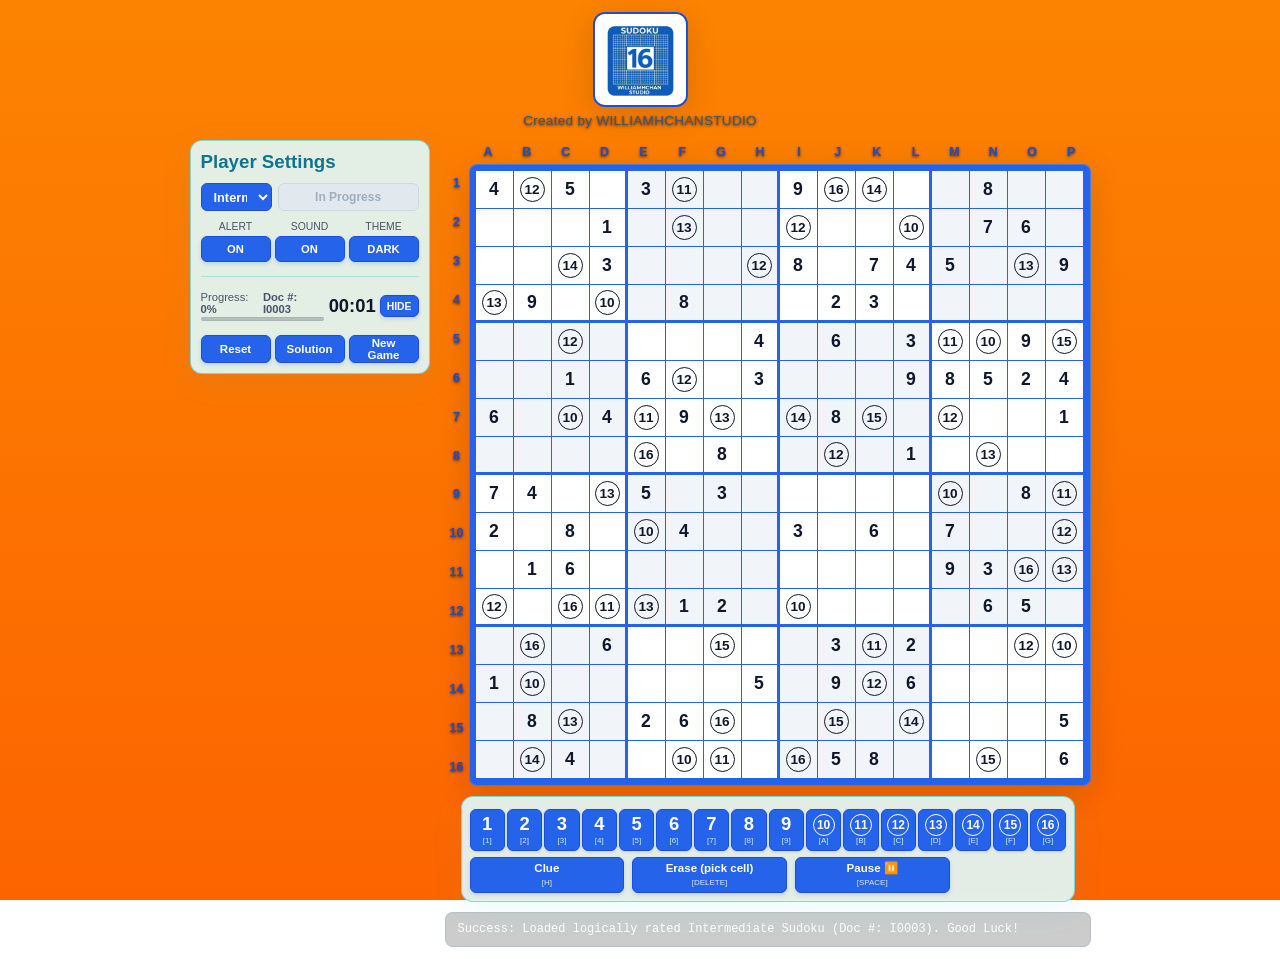
==== index.html @ 0c9d2451 "Add files via upload" ====
<!DOCTYPE html>
<html lang="en">
<head>
  <meta charset="UTF-8">
  <meta name="viewport" content="width=device-width, initial-scale=1.0">
  <title>Super-Sudoku-16 - Advanced Sudoku Engine</title>
  
  <!-- Open Graph / Meta Debugger Metadata -->
  <meta property="og:title" content="Super-Sudoku-16 - Advanced Sudoku Engine">
  <meta property="og:description" content="Play the ultimate 16x16 Sudoku game with progress-based dynamic themes.">
  <meta property="og:image" content="assets/icon.png">
  <meta property="og:type" content="website">

  <link rel="stylesheet" href="css/styles.css">
</head>
<body class="light-mode">

  <!-- Confetti Canvas for Victory Animation -->
  <canvas id="confetti-canvas"></canvas>

  <header>
    <!-- Header with custom logo icon -->
    <img src="assets/icon.png" id="appIcon" alt="Super-Sudoku-16 Logo">
    <p>Created by WILLIAMHCHANSTUDIO</p>
  </header>

  <div class="app-layout">
    
    <!-- LEFT PANEL: Game Controls & Settings (Consolidated) -->
    <div class="control-panel">
      <div class="glass-panel card-aqua-blue" style="display: flex; flex-direction: column; gap: 10px;">
        <h3>Player Settings</h3>
        
        <!-- Difficulty Select and Start next to each other -->
        <div class="control-row" style="gap: 6px;">
          <div class="form-group" style="flex: 0.75;">
            <select id="difficultySelect">
              <option value="easy">Easy</option>
              <option value="intermediate" selected>Intermediate</option>
              <option value="hard">Hard</option>
              <option value="master">Master</option>
            </select>
          </div>
          <button id="generateBtn" class="btn" style="flex: 1.25; height: 28px;" onclick="generateNewPuzzle()">
            Start 🏁
          </button>
        </div>

        <!-- Alert, Sound, Theme buttons in 1 row -->
        <div class="control-row" style="display: flex; gap: 4px; width: 100%;">
          <div class="form-group" style="flex: 1; align-items: center;">
            <label style="font-size: 0.65rem; color: var(--text-muted); margin-bottom: 2px; text-transform: uppercase;">Alert</label>
            <button id="alertToggleBtn" class="btn btn-secondary" style="width: 100%; height: 26px; padding: 2px; font-size: 0.7rem;" onclick="toggleAlert()">
              ON
            </button>
          </div>
          <div class="form-group" style="flex: 1; align-items: center;">
            <label style="font-size: 0.65rem; color: var(--text-muted); margin-bottom: 2px; text-transform: uppercase;">Sound</label>
            <button id="soundToggleBtn" class="btn btn-secondary" style="width: 100%; height: 26px; padding: 2px; font-size: 0.7rem;" onclick="toggleSound()">
              ON
            </button>
          </div>
          <div class="form-group" style="flex: 1; align-items: center;">
            <label style="font-size: 0.65rem; color: var(--text-muted); margin-bottom: 2px; text-transform: uppercase;">Theme</label>
            <button id="themeToggleBtn" class="btn btn-secondary" style="width: 100%; height: 26px; padding: 2px; font-size: 0.7rem;" onclick="toggleThemeMode()">
              DARK
            </button>
          </div>
        </div>

        <hr style="border: 0; border-top: 1px solid rgba(6, 182, 212, 0.25); margin: 4px 0;">

        <!-- Puzzle Progress and Timer in one row -->
        <div class="control-row" style="justify-content: space-between; align-items: center; width: 100%;">
          <!-- Progress (Left) -->
          <div style="flex: 1.2; display: flex; flex-direction: column; gap: 2px;">
            <span style="font-size: 0.7rem; color: var(--text-muted); font-weight: 500; display: flex; justify-content: space-between;">
              <span>Progress: <strong id="progressText">0%</strong></span>
              <span id="docNumDisplay" style="color: var(--color-aqua-blue); font-weight: 700;">Doc #: -</span>
            </span>
            <div class="progress-bar-outer" style="height: 4px;">
              <div id="progressBar" class="progress-bar-inner"></div>
            </div>
          </div>
          <!-- Timer (Right) -->
          <div style="flex: 0.8; display: flex; align-items: center; justify-content: flex-end; gap: 4px;">
            <div id="statTimer" class="stat-value" style="font-size: 1.15rem; line-height: 1; font-weight: 700;">00:00</div>
            <button id="timerToggleBtn" class="btn btn-secondary btn-small" style="height: 22px; padding: 2px 6px; font-size: 0.65rem; min-width: auto;" onclick="toggleTimerVisibility()">
              HIDE
            </button>
          </div>
        </div>

        <!-- Row of Actions: Reset, Solution, New Game -->
        <div class="bottom-actions-row">
          <button id="resetBtn" class="btn btn-secondary" onclick="resetBoard()" title="Reset (Clear all)">
            Reset
          </button>
          <button id="solveBtn" class="btn btn-secondary" onclick="confirmShowSolution()" title="Solution">
            Solution
          </button>
          <button id="newGameBtn" class="btn btn-secondary" onclick="generateNewPuzzle()" title="New Game">
            New Game
          </button>
        </div>
      </div>
    </div>

    <!-- RIGHT PANEL: Interactive Grid and Keypad -->
    <div class="grid-panel">
      
      <!-- Coordinate Headers Wrapper -->
      <div class="grid-wrapper-with-headers">
        <!-- Top Left spacer -->
        <div></div>
        
        <!-- Top headers mapped A to P (1 alphabet per column) -->
        <div class="grid-top-headers">
          <div>A</div><div>B</div><div>C</div><div>D</div><div>E</div><div>F</div><div>G</div><div>H</div>
          <div>I</div><div>J</div><div>K</div><div>L</div><div>M</div><div>N</div><div>O</div><div>P</div>
        </div>
        
        <!-- Left headers mapped 1 to 16 (1 number per row) -->
        <div class="grid-left-headers">
          <div>1</div><div>2</div><div>3</div><div>4</div><div>5</div><div>6</div><div>7</div><div>8</div>
          <div>9</div><div>10</div><div>11</div><div>12</div><div>13</div><div>14</div><div>15</div><div>16</div>
        </div>

        <!-- The Grid Area with Loading Screen Overlay -->
        <div class="grid-container glass-panel">
          <div id="grid" class="billdoku-grid"></div>
          
          <!-- Loading Overlay -->
          <div id="loadingOverlay" class="generator-loading-overlay">
            <div class="spinner"></div>
            <div id="loadingText" class="loading-text">
              Generating Unique 16x16 Grid...<br>
              <span style="font-size: 0.8rem; color: var(--text-muted);">Running Dancing Links (DLX) solver</span>
            </div>
          </div>

          <!-- Paused Overlay -->
          <div id="pausedOverlay" class="generator-loading-overlay">
            <div style="font-size: 3rem; animation: pulse 2s infinite;">⏸️</div>
            <div class="loading-text" style="font-family: var(--font-display); font-size: 1.5rem; font-weight: 800; letter-spacing: 0.05em; color: var(--accent-color); text-transform: uppercase;">
              Game Paused
            </div>
            <button class="btn" onclick="togglePauseGame()" style="margin-top: 8px; padding: 4px 16px; font-size: 0.8rem; height: 32px;">
              Resume Game
            </button>
          </div>
        </div>
      </div>

      <!-- Keypad Panel (Styled with card-aqua-blue) -->
      <div class="keypad-panel glass-panel card-aqua-blue">
        <div id="keypadGrid" class="keypad-grid"></div>
        
        <!-- Action Row: Clue, Erase, Pause (Enforced side-by-side row) -->
        <div class="keypad-actions">
          <!-- Clue button -->
          <button id="clueBtn" class="btn btn-secondary btn-small" onclick="toggleClueMode()" style="flex: 1; height: 36px; font-weight: 600; display: flex; flex-direction: column; align-items: center; justify-content: center; line-height: 1.1;">
            <span>Clue</span>
            <span style="font-family: Arial, sans-serif; font-size: 8px; font-weight: normal; opacity: 0.85; margin-top: 1px; text-transform: uppercase;">[H]</span>
          </button>

          <!-- Erase button -->
          <button id="eraseBtn" class="btn btn-secondary btn-small" onclick="clearActiveCell()" style="flex: 1; height: 36px; font-weight: 600; display: flex; flex-direction: column; align-items: center; justify-content: center; line-height: 1.1;">
            <span>Erase (pick cell)</span>
            <span style="font-family: Arial, sans-serif; font-size: 8px; font-weight: normal; opacity: 0.85; margin-top: 1px; text-transform: uppercase;">[Delete]</span>
          </button>

          <!-- Pause button -->
          <button id="pauseBtn" class="btn btn-secondary btn-small" onclick="togglePauseGame()" style="flex: 1; height: 36px; font-weight: 600; display: flex; flex-direction: column; align-items: center; justify-content: center; line-height: 1.1;">
            <span>Pause ⏸️</span>
            <span style="font-family: Arial, sans-serif; font-size: 8px; font-weight: normal; opacity: 0.85; margin-top: 1px; text-transform: uppercase;">[Space]</span>
          </button>
        </div>
      </div>

      <!-- Console Log Status Bar -->
      <div id="status" class="status-bar">System Ready. Choose difficulty and click 'Start 🏁' to begin.</div>
    </div>

  </div>

  <!-- Solution Confirmation Modal -->
  <div id="solutionModal" class="modal-overlay">
    <div class="glass-panel modal-card card-aqua-blue">
      <h3>Give Up?</h3>
      <p>Are you sure you want to give up the previous Game and wants the Answers?</p>
      <div class="modal-actions">
        <button class="btn btn-danger" onclick="handleSolutionConfirm(true)">Yes</button>
        <button class="btn btn-secondary" onclick="handleSolutionConfirm(false)">No</button>
      </div>
    </div>
  </div>

  <!-- Solver and Application Scripts -->
  <script src="js/solver.js"></script>
  <script src="js/app.js"></script>
</body>
</html>
---- css/styles.css ----
/*
 * BillDoku 16x16 Sudoku Premium Styling - Refactored Round 9
 * Features a progress-based morphing dark/light theme, glassmorphic layout,
 * and high-fidelity transitions and animations.
 */

@import url('https://fonts.googleapis.com/css2?family=Outfit:wght@300;400;500;600;700;800&family=Space+Grotesk:wght@400;500;600;700&display=swap');

:root {
  /* Default Stage 1 Dark Mode - Sapphire Blue */
  --bg-color: #030712; 
  --card-bg: rgba(17, 24, 39, 0.85);
  --card-border: rgba(59, 130, 246, 0.25);
  --accent-color: #3b82f6;
  --accent-hover: #2563eb;
  --accent-glow: rgba(59, 130, 246, 0.4);
  --text-main: #f8fafc;
  --text-muted: #94a3b8;
  --grid-border: #94a3b8; /* Silver grey inside lines for high contrast in Dark Mode */
  --box-border: #3b82f6;
  --cell-bg-even: #0f172a; 
  --cell-bg-odd: #1e293b; 
  --cell-hover: rgba(59, 130, 246, 0.2);
  --cell-highlight: rgba(59, 130, 246, 0.35);
  --cell-same-val: rgba(59, 130, 246, 0.35);
  --text-given: #ffffff;
  --text-player: #ef4444; /* Red colors for player digits in Dark Mode */
  --text-note: #cbd5e1;
  
  --collision-bg: rgba(239, 68, 68, 0.2);
  --collision-border: #ef4444;
  --collision-text: #f87171;

  --cell-size: 38px;
  --font-display: 'Abadi Extra Light', 'Abadi', 'Abadi MT Condensed Extra Light', sans-serif;
  --font-sans: 'Abadi Extra Light', 'Abadi', 'Abadi MT Condensed Extra Light', sans-serif;
  
  --shadow-premium: 0 8px 32px 0 rgba(0, 0, 0, 0.5);
  --glass-blur: backdrop-filter: blur(12px); -webkit-backdrop-filter: blur(12px);
}

/* --- THEME STAGE 2: Amethyst Purple (33% to 66% Completion) --- */
body.stage-2 {
  --bg-color: #0b0514;
  --card-bg: rgba(24, 18, 36, 0.85);
  --card-border: rgba(168, 85, 247, 0.25);
  --accent-color: #a855f7;
  --accent-hover: #9333ea;
  --accent-glow: rgba(168, 85, 247, 0.4);
  --box-border: #a855f7;
  --cell-bg-even: #1a0f2e;
  --cell-bg-odd: #2a1b40;
  --cell-hover: rgba(168, 85, 247, 0.2);
  --cell-highlight: rgba(59, 130, 246, 0.35);
  --cell-same-val: rgba(168, 85, 247, 0.35);
}

/* --- THEME STAGE 3: Emerald Matrix (66% to 100% Completion) --- */
body.stage-3 {
  --bg-color: #020806;
  --card-bg: rgba(15, 28, 24, 0.85);
  --card-border: rgba(16, 185, 129, 0.25);
  --accent-color: #10b981;
  --accent-hover: #059669;
  --accent-glow: rgba(16, 185, 129, 0.4);
  --box-border: #10b981;
  --cell-bg-even: #081c15;
  --cell-bg-odd: #102e22;
  --cell-hover: rgba(16, 185, 129, 0.2);
  --cell-highlight: rgba(59, 130, 246, 0.35);
  --cell-same-val: rgba(16, 185, 129, 0.35);
}

/* --- LIGHT MODE VARIATION --- */
body.light-mode {
  --bg-color: #faf9f6;
  --card-bg: rgba(255, 255, 255, 0.9);
  --card-border: rgba(148, 163, 184, 0.35);
  --text-main: #0f172a;
  --text-muted: #475569;
  --grid-border: #2563eb; /* Blue lines for high contrast in Light Mode */
  --box-border: #2563eb;
  --cell-bg-even: #ffffff;
  --cell-bg-odd: #f1f5f9;
  --text-given: #0f172a;
  --text-player: #dc2626; /* Red colors for player digits in Light Mode */
  --text-note: #475569;
  --shadow-premium: 0 8px 32px 0 rgba(15, 23, 42, 0.15);
  
  /* Light Stage 1 */
  --accent-color: #1d4ed8;
  --accent-hover: #172554;
  --accent-glow: rgba(29, 78, 216, 0.2);
  --cell-hover: rgba(29, 78, 216, 0.15);
  --cell-highlight: rgba(255, 255, 0, 0.5);
  --cell-same-val: rgba(29, 78, 216, 0.22);
}

body.light-mode.stage-2 {
  --bg-color: #faf5ff;
  --accent-color: #6d28d9;
  --accent-hover: #4c1d95;
  --accent-glow: rgba(109, 40, 217, 0.2);
  --box-border: #2563eb;
  --cell-hover: rgba(109, 40, 217, 0.15);
  --cell-highlight: rgba(255, 255, 0, 0.5);
  --cell-same-val: rgba(109, 40, 217, 0.22);
}

body.light-mode.stage-3 {
  --bg-color: #f0fdf4;
  --accent-color: #047857;
  --accent-hover: #064e3b;
  --accent-glow: rgba(4, 120, 87, 0.2);
  --box-border: #2563eb;
  --cell-hover: rgba(4, 120, 87, 0.15);
  --cell-highlight: rgba(255, 255, 0, 0.5);
  --cell-same-val: rgba(4, 120, 87, 0.22);
}

/* --- Base Reset & Transition --- */
* {
  box-sizing: border-box;
  margin: 0;
  padding: 0;
}

body {
  font-family: var(--font-sans);
  background: linear-gradient(180deg, #fc8301 0%, #fc6400 100%) no-repeat center center fixed;
  background-size: cover;
  color: var(--text-main);
  min-height: 100vh;
  padding: 12px;
  display: flex;
  flex-direction: column;
  align-items: center;
  overflow-x: hidden;
  transition: background 1s ease, color 1s ease;
}

/* --- Layout Elements --- */
header {
  text-align: center;
  margin-bottom: 12px;
  display: flex;
  flex-direction: column;
  align-items: center;
}

#appIcon {
  width: 95px;
  height: 95px;
  object-fit: cover;
  border-radius: 12px;
  border: 2px solid var(--accent-color);
  box-shadow: var(--shadow-premium);
  margin-bottom: 6px;
  transition: border-color 1s ease;
}

header p {
  color: var(--text-muted);
  text-shadow: 0 1px 3px rgba(0, 0, 0, 0.7);
  font-size: 0.85rem;
  font-weight: 500;
  letter-spacing: 0.02em;
}

.app-layout {
  display: flex;
  gap: 15px;
  max-width: 950px;
  width: 100%;
  justify-content: center;
  align-items: stretch;
  flex-wrap: wrap;
}

/* --- Glassmorphic Panels --- */
.glass-panel {
  background: var(--card-bg);
  border: 1px solid var(--card-border);
  border-radius: 12px;
  box-shadow: var(--shadow-premium);
  backdrop-filter: blur(12px);
  -webkit-backdrop-filter: blur(12px);
  padding: 10px; 
  transition: background-color 1s ease, border-color 1s ease, box-shadow 1s ease;
}

/* Aqua Blue Glass Card styling */
.card-aqua-blue {
  background: rgba(6, 182, 212, 0.16) !important; /* Aqua/Cyan translucent tint */
  border: 1.5px solid rgba(6, 182, 212, 0.4) !important;
  box-shadow: 0 8px 32px 0 rgba(6, 182, 212, 0.18) !important;
}

body.light-mode .card-aqua-blue {
  background: rgba(224, 252, 254, 0.9) !important; /* Aqua/Cyan opaque light */
  border: 1.5px solid rgba(6, 182, 212, 0.45) !important;
  box-shadow: 0 8px 32px 0 rgba(6, 182, 212, 0.08) !important;
}

.control-panel {
  flex: 1;
  min-width: 240px;
  max-width: 240px;
  display: flex;
  flex-direction: column;
  gap: 10px;
}

.grid-panel {
  display: flex;
  flex-direction: column;
  align-items: center;
  gap: 10px;
}

/* --- Coordinate Headers --- */
.grid-wrapper-with-headers {
  display: inline-grid;
  grid-template-columns: 24px auto;
  grid-template-rows: 24px auto;
  align-items: center;
  justify-items: center;
}

.grid-top-headers {
  display: grid;
  grid-template-columns: repeat(16, 1fr);
  width: 100%;
  height: 24px;
  line-height: 24px;
  text-align: center;
  font-family: var(--font-display);
  font-size: 0.78rem;
  font-weight: 800;
  color: var(--accent-color);
  text-shadow: 0 1px 3px rgba(0, 0, 0, 0.7);
  transition: color 1s ease;
}

.grid-left-headers {
  display: grid;
  grid-template-rows: repeat(16, 1fr);
  height: 100%;
  width: 24px;
  text-align: center;
  font-family: var(--font-display);
  font-size: 0.78rem;
  font-weight: 800;
  color: var(--accent-color);
  text-shadow: 0 1px 3px rgba(0, 0, 0, 0.7);
  align-items: center;
  justify-content: center;
  transition: color 1s ease;
}

/* --- Interactive Grid --- */
.grid-container {
  position: relative;
  border-radius: 8px;
  overflow: hidden;
  background: var(--grid-border);
  padding: 3px;
  transition: background-color 1s ease;
}

.billdoku-grid {
  display: grid;
  grid-template-columns: repeat(16, var(--cell-size));
  grid-template-rows: repeat(16, var(--cell-size));
  background: var(--grid-border);
  border: 3px solid var(--box-border); /* Thicker outer border */
  transition: border-color 1s ease, background-color 1s ease;
}

/* Cell Design */
.cell {
  position: relative;
  width: var(--cell-size);
  height: var(--cell-size);
  background: var(--cell-bg-odd);
  display: flex;
  align-items: center;
  justify-content: center;
  cursor: pointer;
  user-select: none;
  font-family: var(--font-display);
  font-size: 1.1rem;
  font-weight: 600;
  border-right: 1px solid var(--grid-border);
  border-bottom: 1px solid var(--grid-border);
  transition: background-color 0.2s ease, border 0.2s ease;
}

.cell.box-even {
  background: var(--cell-bg-even);
}

.cell.highlight-axis {
  background-color: var(--cell-highlight);
}

.cell.highlight-same-val {
  background-color: var(--cell-same-val);
  font-weight: 800;
}

.cell.selected {
  outline: 3px solid var(--accent-color); /* Thicker outline */
  outline-offset: -3px;
  background-color: var(--cell-hover) !important;
  z-index: 10;
}

/* Givens */
.cell.given {
  color: var(--text-given);
  font-weight: 800;
}

body.light-mode .cell.given {
  color: #0f172a;
}

/* Player Fills */
.cell.player-filled {
  color: var(--text-player);
  font-weight: 700;
  animation: cellFill 0.15s ease-out;
  transition: color 1s ease;
}

/* Notes Grid (Mini 4x4 inside cell) */
.notes-grid {
  display: grid;
  grid-template-columns: repeat(4, 1fr);
  grid-template-rows: repeat(4, 1fr);
  width: 100%;
  height: 100%;
  padding: 2px;
  box-sizing: border-box;
}

.note-cell {
  display: flex;
  align-items: center;
  justify-content: center;
  font-size: 0.55rem;
  font-weight: 500;
  color: var(--text-note);
  line-height: 1;
}

/* Thick Box Borders for 4x4 subgrids */
.cell.border-right-thick {
  border-right: 3px solid var(--box-border); 
}
.cell.border-bottom-thick {
  border-bottom: 3px solid var(--box-border); 
}

/* Collision Alert */
.cell.collision {
  background-color: var(--collision-bg) !important;
  color: var(--collision-text) !important;
  animation: shake 0.3s ease-in-out;
}

/* Circular Wrap for Numbers 10-16 */
.number-circle {
  display: inline-flex;
  align-items: center;
  justify-content: center;
  width: 25px;
  height: 25px;
  border-radius: 50%;
  border: 1.5px solid currentColor;
  font-size: 0.85rem;
  line-height: 1;
}

/* --- Panel Sections & UI Elements --- */
.panel-section {
  display: flex;
  flex-direction: column;
  gap: 6px;
}

.panel-section h3 {
  font-size: 0.7rem;
  text-transform: uppercase;
  letter-spacing: 0.08em;
  color: var(--text-muted);
  border-bottom: 1px solid var(--card-border);
  padding-bottom: 3px;
  margin-bottom: 1px;
}

.card-aqua-blue h3 {
  color: #0891b2; /* Aqua cyan heading */
  border-bottom-color: rgba(6, 182, 212, 0.35);
}

body.light-mode .card-aqua-blue h3 {
  color: #0e7490;
  border-bottom-color: rgba(6, 182, 212, 0.45);
}

/* Custom Select Styling */
.control-row {
  display: flex;
  gap: 5px;
  align-items: center;
}

.form-group {
  flex: 1;
  display: flex;
  flex-direction: column;
  gap: 2px;
}

/* Difficulty Select: White text on Blue background */
select#difficultySelect {
  width: 100%;
  background-color: #2563eb; 
  color: #ffffff; 
  border: 1.5px solid #1d4ed8;
  padding: 4px 8px;
  font-family: var(--font-sans);
  font-size: 0.8rem;
  font-weight: 600;
  border-radius: 6px;
  outline: none;
  height: 28px;
  transition: all 0.2s;
}

select#difficultySelect option {
  background-color: #ffffff;
  color: #0f172a;
  font-weight: 500;
}

select#difficultySelect:focus {
  border-color: #1d4ed8;
}

/* --- Buttons --- */
.btn {
  background: #2563eb !important;
  color: #ffffff !important;
  border: 1.5px solid #1d4ed8 !important;
  padding: 4px 10px;
  border-radius: 6px;
  font-family: var(--font-sans);
  font-weight: 600;
  font-size: 0.75rem;
  height: 28px;
  cursor: pointer;
  display: inline-flex;
  align-items: center;
  justify-content: center;
  gap: 4px;
  box-shadow: 0 2px 4px rgba(37, 99, 235, 0.2);
  transition: all 0.2s ease;
}

.btn:hover:not(:disabled) {
  background: #1d4ed8 !important;
  border-color: #1e40af !important;
  transform: translateY(-1px);
  box-shadow: 0 3px 6px rgba(37, 99, 235, 0.4);
}

.btn:active:not(:disabled) {
  transform: translateY(1px);
}

.btn:disabled {
  opacity: 0.5;
  cursor: not-allowed;
  box-shadow: none;
}

/* In Progress Button Locked Style (Dark color) */
.btn:disabled.btn-progress {
  background-color: #111827 !important;
  color: #4b5563 !important;
  border: 1.5px solid rgba(255, 255, 255, 0.05) !important;
  box-shadow: none !important;
  cursor: not-allowed;
  opacity: 0.85;
}

body.light-mode .btn:disabled.btn-progress {
  background-color: #e2e8f0 !important;
  color: #94a3b8 !important;
  border: 1.5px solid #cbd5e1 !important;
}

.btn-secondary {
  background: #2563eb !important;
  color: #ffffff !important;
  border: 1.5px solid #1d4ed8 !important;
  box-shadow: 0 2px 4px rgba(37, 99, 235, 0.2);
}

.btn-secondary:hover:not(:disabled) {
  background: #1d4ed8 !important;
  border-color: #1e40af !important;
  box-shadow: 0 3px 6px rgba(37, 99, 235, 0.4);
}

.btn-small {
  padding: 3px 8px;
  font-size: 0.72rem;
  height: 24px;
  min-width: 55px;
}

.bottom-actions-row {
  display: flex;
  gap: 4px;
  width: 100%;
  margin-top: 4px;
}

.bottom-actions-row .btn {
  flex: 1;
  height: 28px;
  font-size: 0.72rem;
  padding: 4px 6px;
}

/* Keypad Grid (1 row of 16 columns) */
.keypad-grid {
  display: grid;
  grid-template-columns: repeat(16, 1fr);
  gap: 2px;
  margin-top: 4px;
  width: 100%;
}

.keypad-panel {
  width: 100%;
  max-width: 614px;
  padding: 8px;
}

/* Numbers buttons 1-16 under Puzzle in Red background */
.keypad-grid .key-btn {
  background-color: #2563eb !important; /* Blue */
  border: 1px solid #1d4ed8 !important;
  color: #ffffff !important;
  border-radius: 6px;
  padding: 0;
  height: 42px;
  display: flex;
  align-items: center;
  justify-content: center;
  font-family: var(--font-display);
  font-size: 0.9rem;
  font-weight: 600;
  cursor: pointer;
  transition: all 0.15s;
  box-shadow: 0 1px 3px rgba(37, 99, 235, 0.2);
}

.keypad-grid .key-btn:hover {
  background-color: #1d4ed8 !important;
  box-shadow: 0 3px 6px rgba(37, 99, 235, 0.4) !important;
  transform: scale(1.05);
}

.keypad-grid .key-btn:active {
  transform: scale(0.95);
}

.keypad-grid .key-btn .number-circle {
  border-color: currentColor;
  width: 22px;
  height: 22px;
  font-size: 0.75rem;
}

/* Control buttons below keypad */
.keypad-actions {
  display: flex;
  flex-direction: row; /* Strict side-by-side row direction layout */
  align-items: center;
  justify-content: center;
  gap: 8px;
  width: 100%;
  max-width: 480px;
  margin-top: 6px;
}

/* --- Note Pad in White Styling --- */
.notepad-btn {
  background-color: #ffffff !important; /* White notepad buttons */
  color: #0f172a !important; /* Dark text */
  border: 1.5px solid #cbd5e1 !important;
  border-radius: 6px;
  height: 28px;
  display: flex;
  align-items: center;
  justify-content: center;
  font-family: var(--font-display);
  font-size: 0.85rem;
  font-weight: 700;
  cursor: pointer;
  transition: all 0.15s;
}

.notepad-btn:hover:not([style*="pointer-events: none"]) {
  border-color: var(--accent-color) !important;
  background-color: #f1f5f9 !important;
}

.notepad-btn.note-active {
  background-color: var(--accent-color) !important;
  color: #ffffff !important;
  border-color: var(--accent-color) !important;
  box-shadow: 0 0 6px var(--accent-glow);
}

.notepad-btn .number-circle {
  border-color: currentColor;
  width: 18px;
  height: 18px;
  font-size: 0.65rem;
}

/* --- Progress Card --- */
.progress-card {
  display: flex;
  flex-direction: column;
  gap: 3px;
}

.progress-header {
  display: flex;
  justify-content: space-between;
  font-size: 0.75rem;
  font-weight: 500;
  color: var(--text-muted);
}

.progress-bar-outer {
  height: 5px;
  background: rgba(0, 0, 0, 0.2);
  border-radius: 99px;
  overflow: hidden;
  border: 1px solid var(--card-border);
}

.progress-bar-inner {
  height: 100%;
  width: 0%;
  background: var(--accent-color);
  border-radius: 99px;
  transition: width 0.5s cubic-bezier(0.4, 0, 0.2, 1), background-color 1s ease;
}

.stat-value {
  font-family: var(--font-display);
  font-size: 1.25rem;
  font-weight: 700;
  color: var(--text-main);
}

/* Generator Loading Screen overlay */
.generator-loading-overlay {
  position: absolute;
  top: 0;
  left: 0;
  right: 0;
  bottom: 0;
  background: rgba(11, 15, 25, 0.85);
  backdrop-filter: blur(8px);
  display: flex;
  flex-direction: column;
  align-items: center;
  justify-content: center;
  z-index: 100;
  gap: 15px;
  opacity: 0;
  pointer-events: none;
  transition: opacity 0.3s ease;
}

.generator-loading-overlay.active {
  opacity: 1;
  pointer-events: auto;
}

body.light-mode .generator-loading-overlay {
  background: rgba(248, 250, 252, 0.85);
}

@keyframes pulse {
  0%, 100% { transform: scale(1); opacity: 1; }
  50% { transform: scale(1.08); opacity: 0.85; }
}

.spinner {
  width: 50px;
  height: 50px;
  border: 4px solid var(--card-border);
  border-top: 4px solid var(--accent-color);
  border-radius: 50%;
  animation: spin 1s linear infinite;
}

.loading-text {
  font-family: var(--font-sans);
  font-size: 0.95rem;
  font-weight: 500;
  color: var(--text-main);
  text-align: center;
}

/* Floating Keypad Popup */
.floating-keypad {
  position: fixed;
  background: var(--card-bg);
  border: 1px solid var(--accent-color);
  border-radius: 12px;
  box-shadow: var(--shadow-premium);
  display: grid;
  grid-template-columns: repeat(4, 1fr);
  gap: 4px;
  padding: 8px;
  z-index: 999;
  width: 180px;
  animation: popIn 0.15s cubic-bezier(0.34, 1.56, 0.64, 1);
  --glass-blur: backdrop-filter: blur(16px);
}

.floating-key-btn {
  background: #2563eb !important;
  border: 1.5px solid #1d4ed8 !important;
  border-radius: 6px;
  color: #ffffff !important;
  padding: 6px;
  font-family: var(--font-display);
  font-size: 0.95rem;
  font-weight: 600;
  cursor: pointer;
  text-align: center;
  display: flex;
  align-items: center;
  justify-content: center;
}

.floating-key-btn:hover {
  background: #1d4ed8 !important;
  border-color: #1e40af !important;
}

.floating-key-btn .number-circle {
  width: 22px;
  height: 22px;
  font-size: 0.75rem;
}

/* Status Console */
.status-bar {
  width: 100%;
  font-size: 0.75rem;
  color: #ffffff !important;
  font-family: monospace;
  background: rgba(0, 0, 0, 0.2);
  padding: 8px 12px;
  border-radius: 8px;
  border: 1px solid var(--card-border);
  text-align: left;
  line-height: 1.4;
}

/* Canvas Confetti */
#confetti-canvas {
  position: fixed;
  top: 0;
  left: 0;
  width: 100%;
  height: 100%;
  pointer-events: none;
  z-index: 1000;
}

/* Utility classes */
.hidden {
  display: none !important;
}

/* --- Animations --- */
@keyframes spin {
  0% { transform: rotate(0deg); }
  100% { transform: rotate(360deg); }
}

@keyframes cellFill {
  0% { transform: scale(0.85); opacity: 0.7; }
  100% { transform: scale(1); opacity: 1; }
}

@keyframes shake {
  0%, 100% { transform: translateX(0); }
  25% { transform: translateX(-4px); }
  75% { transform: translateX(4px); }
}

@keyframes popIn {
  0% { transform: scale(0.8); opacity: 0; }
  100% { transform: scale(1); opacity: 1; }
}

/* Responsive Scaling */
@media (max-width: 900px) {
  :root {
    --cell-size: 32px;
  }
  .app-layout {
    flex-direction: column-reverse;
    align-items: center;
  }
  .control-panel {
    max-width: 530px;
    width: 100%;
  }
}

@media (max-width: 580px) {
  :root {
    --cell-size: 20px;
  }
  .cell {
    font-size: 0.65rem;
  }
  .number-circle {
    width: 15px;
    height: 15px;
    font-size: 0.5rem;
    border-width: 1px;
  }
  .note-cell {
    font-size: 0.35rem;
  }
  .grid-wrapper-with-headers {
    grid-template-columns: 16px auto;
    grid-template-rows: 16px auto;
  }
  .grid-top-headers {
    height: 16px;
    line-height: 16px;
    font-size: 0.55rem;
  }
  .grid-left-headers {
    width: 16px;
    font-size: 0.55rem;
  }
}

/* Custom Modal Dialog */
.modal-overlay {
  position: fixed;
  top: 0;
  left: 0;
  right: 0;
  bottom: 0;
  background: rgba(3, 7, 18, 0.85);
  backdrop-filter: blur(8px);
  display: flex;
  align-items: center;
  justify-content: center;
  z-index: 1100;
  opacity: 0;
  pointer-events: none;
  transition: opacity 0.3s ease;
}
.modal-overlay.active {
  opacity: 1;
  pointer-events: auto;
}
.modal-card {
  max-width: 320px;
  width: 90%;
  text-align: center;
  padding: 20px;
  display: flex;
  flex-direction: column;
  gap: 15px;
  animation: popIn 0.3s cubic-bezier(0.34, 1.56, 0.64, 1);
}
.modal-card h3 {
  font-family: var(--font-display);
  font-size: 1.25rem;
  color: #ef4444;
}
.modal-card p {
  font-size: 0.85rem;
  color: var(--text-main);
  line-height: 1.4;
}
.modal-actions {
  display: flex;
  gap: 10px;
  justify-content: center;
}
.modal-actions .btn {
  flex: 1;
}
.btn-danger {
  background: #2563eb !important;
  border: 1.5px solid #1d4ed8 !important;
  color: #ffffff !important;
}
.btn-danger:hover {
  background: #1d4ed8 !important;
  border-color: #1e40af !important;
}

/* Clue active button */
.btn.clue-active {
  background: #38bdf8 !important;
  border-color: #0284c7 !important;
  color: #ffffff !important;
  box-shadow: 0 0 10px rgba(56, 189, 248, 0.6) !important;
}

.btn.clue-active:hover {
  background: #0284c7 !important;
}

/* Clue highlighted cells on grid */
.cell.clue-highlighted {
  background-color: rgba(6, 182, 212, 0.28) !important;
  outline: 2px solid #06b6d4 !important;
  outline-offset: -2px;
}
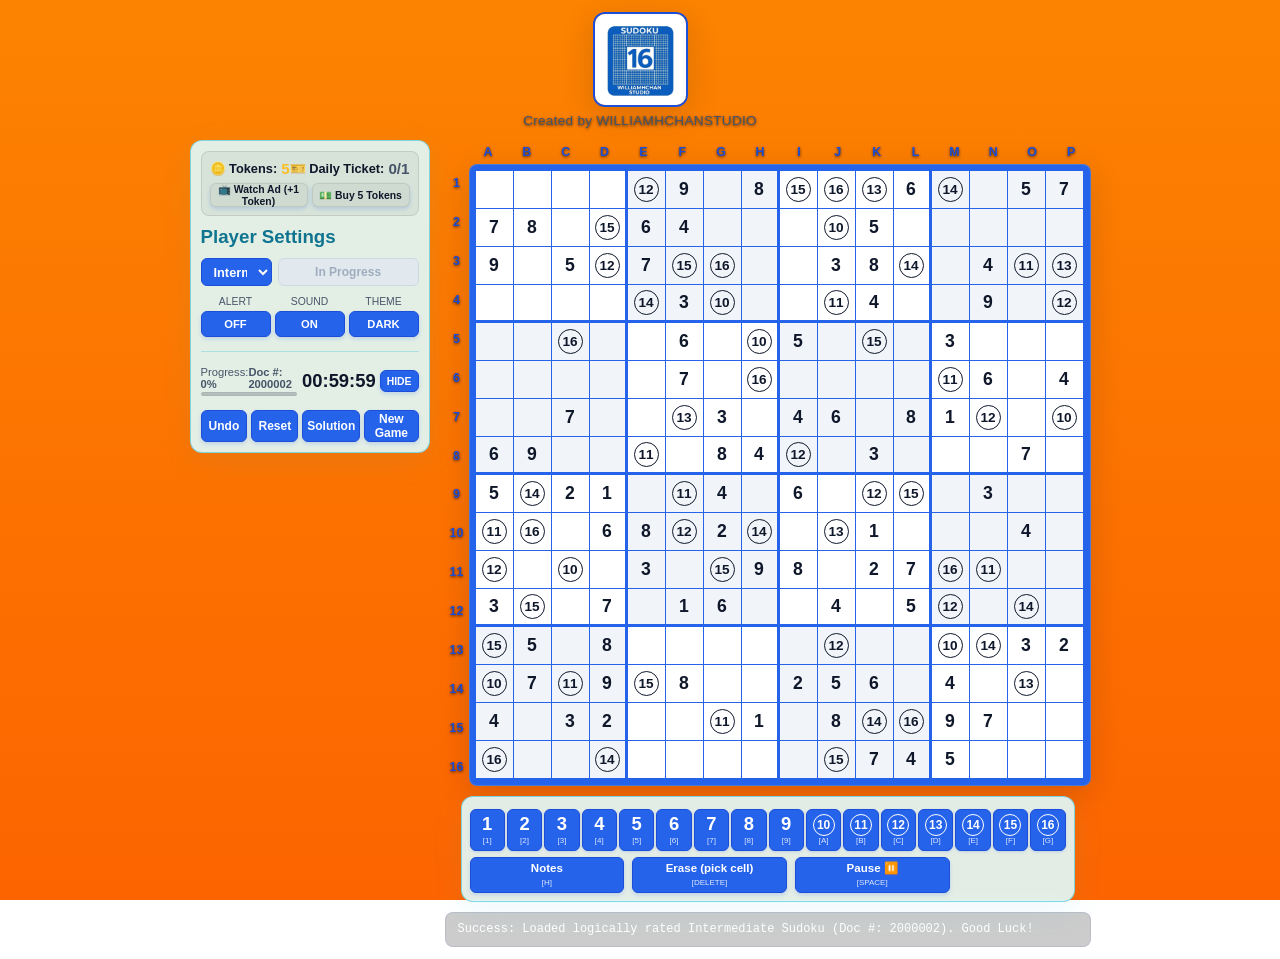
==== commit 9eaf4dc7: "Implement Elite Monetization, 15-minute Break Ads, and Token Wallet systems" ====
--- a/index.html
+++ b/index.html
@@ -29,6 +29,26 @@
     <!-- LEFT PANEL: Game Controls & Settings (Consolidated) -->
     <div class="control-panel">
       <div class="glass-panel card-aqua-blue" style="display: flex; flex-direction: column; gap: 10px;">
+        <!-- Elite Token & Ticket Dashboard -->
+        <div class="elite-wallet-section" style="background: rgba(0, 0, 0, 0.2); padding: 8px; border-radius: 8px; border: 1px solid rgba(255, 255, 255, 0.1); display: flex; flex-direction: column; gap: 6px;">
+          <div style="display: flex; justify-content: space-between; align-items: center;">
+            <span style="font-size: 0.8rem; font-weight: 700; color: var(--text-main); display: flex; align-items: center; gap: 4px;">
+              🪙 Tokens: <strong id="tokenCountText" style="color: #fbbf24; font-size: 0.95rem;">5</strong>
+            </span>
+            <span style="font-size: 0.8rem; font-weight: 700; color: var(--text-main); display: flex; align-items: center; gap: 4px;">
+              🎫 Daily Ticket: <strong id="dailyTicketText" style="color: #10b981; font-size: 0.95rem;">1/1</strong>
+            </span>
+          </div>
+          <div style="display: flex; gap: 4px;">
+            <button class="btn btn-secondary btn-small" onclick="simulateWatchAd()" style="flex: 1; height: 24px; font-size: 0.65rem; padding: 2px;">
+              📺 Watch Ad (+1 Token)
+            </button>
+            <button class="btn btn-secondary btn-small" onclick="simulateBuyTokens()" style="flex: 1; height: 24px; font-size: 0.65rem; padding: 2px;">
+              💵 Buy 5 Tokens
+            </button>
+          </div>
+        </div>
+
         <h3>Player Settings</h3>
         
         <!-- Difficulty Select and Start next to each other -->
@@ -92,14 +112,17 @@
         </div>
 
         <!-- Row of Actions: Reset, Solution, New Game -->
-        <div class="bottom-actions-row">
-          <button id="resetBtn" class="btn btn-secondary" onclick="resetBoard()" title="Reset (Clear all)">
+        <div class="bottom-actions-row" style="display: flex; gap: 4px;">
+          <button id="undoBtn" class="btn btn-secondary" onclick="handleUndo()" title="Undo [Ctrl+Z]" style="flex: 1; padding: 4px; font-size: 0.75rem; height: 32px;">
+            Undo
+          </button>
+          <button id="resetBtn" class="btn btn-secondary" onclick="resetBoard()" title="Reset (Clear all)" style="flex: 1; padding: 4px; font-size: 0.75rem; height: 32px;">
             Reset
           </button>
-          <button id="solveBtn" class="btn btn-secondary" onclick="confirmShowSolution()" title="Solution">
+          <button id="solveBtn" class="btn btn-secondary" onclick="confirmShowSolution()" title="Solution" style="flex: 1; padding: 4px; font-size: 0.75rem; height: 32px;">
             Solution
           </button>
-          <button id="newGameBtn" class="btn btn-secondary" onclick="generateNewPuzzle()" title="New Game">
+          <button id="newGameBtn" class="btn btn-secondary" onclick="generateNewPuzzle()" title="New Game" style="flex: 1.2; padding: 4px; font-size: 0.75rem; height: 32px;">
             New Game
           </button>
         </div>
@@ -149,6 +172,32 @@
               Resume Game
             </button>
           </div>
+
+          <!-- Locked Overlay -->
+          <div id="lockedOverlay" class="generator-loading-overlay">
+            <div style="font-size: 3rem; animation: pulse 2s infinite;">🔒</div>
+            <div class="loading-text" id="lockedOverlayTitle" style="font-family: var(--font-display); font-size: 1.5rem; font-weight: 800; letter-spacing: 0.05em; color: var(--accent-color); text-transform: uppercase;">
+              Time Expired
+            </div>
+            <div id="lockedOverlayMessage" style="font-size: 0.85rem; color: var(--text-muted); margin: 8px 0 16px 0; text-align: center; max-width: 80%;">
+              This puzzle has expired (1-hour limit). Spend 1 Token to add 1 more hour and resume.
+            </div>
+            <div style="display: flex; gap: 8px;" id="lockActionsArea">
+              <!-- Actions dynamic based on hour limit -->
+            </div>
+          </div>
+
+          <!-- Ad Player Overlay -->
+          <div id="adPlayerOverlay" class="generator-loading-overlay">
+            <div style="font-size: 3rem; animation: pulse 2s infinite;">📺</div>
+            <div class="loading-text" id="adPlayerTitle" style="font-family: var(--font-display); font-size: 1.5rem; font-weight: 800; letter-spacing: 0.05em; color: var(--accent-color); text-transform: uppercase;">
+              Playing Ad
+            </div>
+            <div id="adPlayerTimer" style="font-size: 2rem; font-weight: 800; color: #fbbf24; margin: 10px 0;">15</div>
+            <div id="adPlayerMessage" style="font-size: 0.8rem; color: var(--text-muted); text-align: center; max-width: 85%;">
+              Please wait while the break ad finishes...
+            </div>
+          </div>
         </div>
       </div>
 
@@ -158,9 +207,9 @@
         
         <!-- Action Row: Clue, Erase, Pause (Enforced side-by-side row) -->
         <div class="keypad-actions">
-          <!-- Clue button -->
+          <!-- Notes button -->
           <button id="clueBtn" class="btn btn-secondary btn-small" onclick="toggleClueMode()" style="flex: 1; height: 36px; font-weight: 600; display: flex; flex-direction: column; align-items: center; justify-content: center; line-height: 1.1;">
-            <span>Clue</span>
+            <span>Notes</span>
             <span style="font-family: Arial, sans-serif; font-size: 8px; font-weight: normal; opacity: 0.85; margin-top: 1px; text-transform: uppercase;">[H]</span>
           </button>
 
@@ -188,10 +237,22 @@
   <div id="solutionModal" class="modal-overlay">
     <div class="glass-panel modal-card card-aqua-blue">
       <h3>Give Up?</h3>
-      <p>Are you sure you want to give up the previous Game and wants the Answers?</p>
+      <p>Are you sure you want to give up the previous Game and get the Answers? This will terminate your game session permanently.</p>
       <div class="modal-actions">
         <button class="btn btn-danger" onclick="handleSolutionConfirm(true)">Yes</button>
         <button class="btn btn-secondary" onclick="handleSolutionConfirm(false)">No</button>
+      </div>
+    </div>
+  </div>
+
+  <!-- Token Confirmation Modal -->
+  <div id="tokenModal" class="modal-overlay">
+    <div class="glass-panel modal-card card-aqua-blue">
+      <h3>Spend 1 Token?</h3>
+      <p>You have already played your free daily game. Spend 1 Token 🪙 to unlock another game?</p>
+      <div class="modal-actions">
+        <button class="btn btn-primary" onclick="confirmSpendToken(true)">Spend 🪙</button>
+        <button class="btn btn-secondary" onclick="confirmSpendToken(false)">Cancel</button>
       </div>
     </div>
   </div>
--- a/css/styles.css
+++ b/css/styles.css
@@ -945,3 +945,46 @@
   outline-offset: -2px;
 }
 
+/* Elite Wallet Section */
+.elite-wallet-section {
+  transition: all 0.3s ease;
+}
+.elite-wallet-section .btn-secondary {
+  background: rgba(255, 255, 255, 0.08) !important;
+  border: 1px solid rgba(255, 255, 255, 0.15) !important;
+  color: var(--text-main) !important;
+}
+.elite-wallet-section .btn-secondary:hover {
+  background: rgba(255, 255, 255, 0.15) !important;
+  border-color: rgba(255, 255, 255, 0.25) !important;
+}
+body.light-mode .elite-wallet-section {
+  background: rgba(0, 0, 0, 0.05) !important;
+  border-color: rgba(0, 0, 0, 0.1) !important;
+}
+body.light-mode .elite-wallet-section .btn-secondary {
+  background: rgba(0, 0, 0, 0.04) !important;
+  border: 1px solid rgba(0, 0, 0, 0.08) !important;
+  color: var(--text-main) !important;
+}
+body.light-mode .elite-wallet-section .btn-secondary:hover {
+  background: rgba(0, 0, 0, 0.08) !important;
+  border-color: rgba(0, 0, 0, 0.15) !important;
+}
+
+/* Modal and overlay fixes */
+#tokenModal .btn-primary {
+  background: #fbbf24 !important;
+  border: 1.5px solid #d97706 !important;
+  color: #000000 !important;
+  font-weight: 700;
+}
+#tokenModal .btn-primary:hover {
+  background: #f59e0b !important;
+}
+#adPlayerTimer {
+  text-shadow: 0 0 10px rgba(251, 191, 36, 0.5);
+  animation: pulse 1s infinite;
+}
+
+
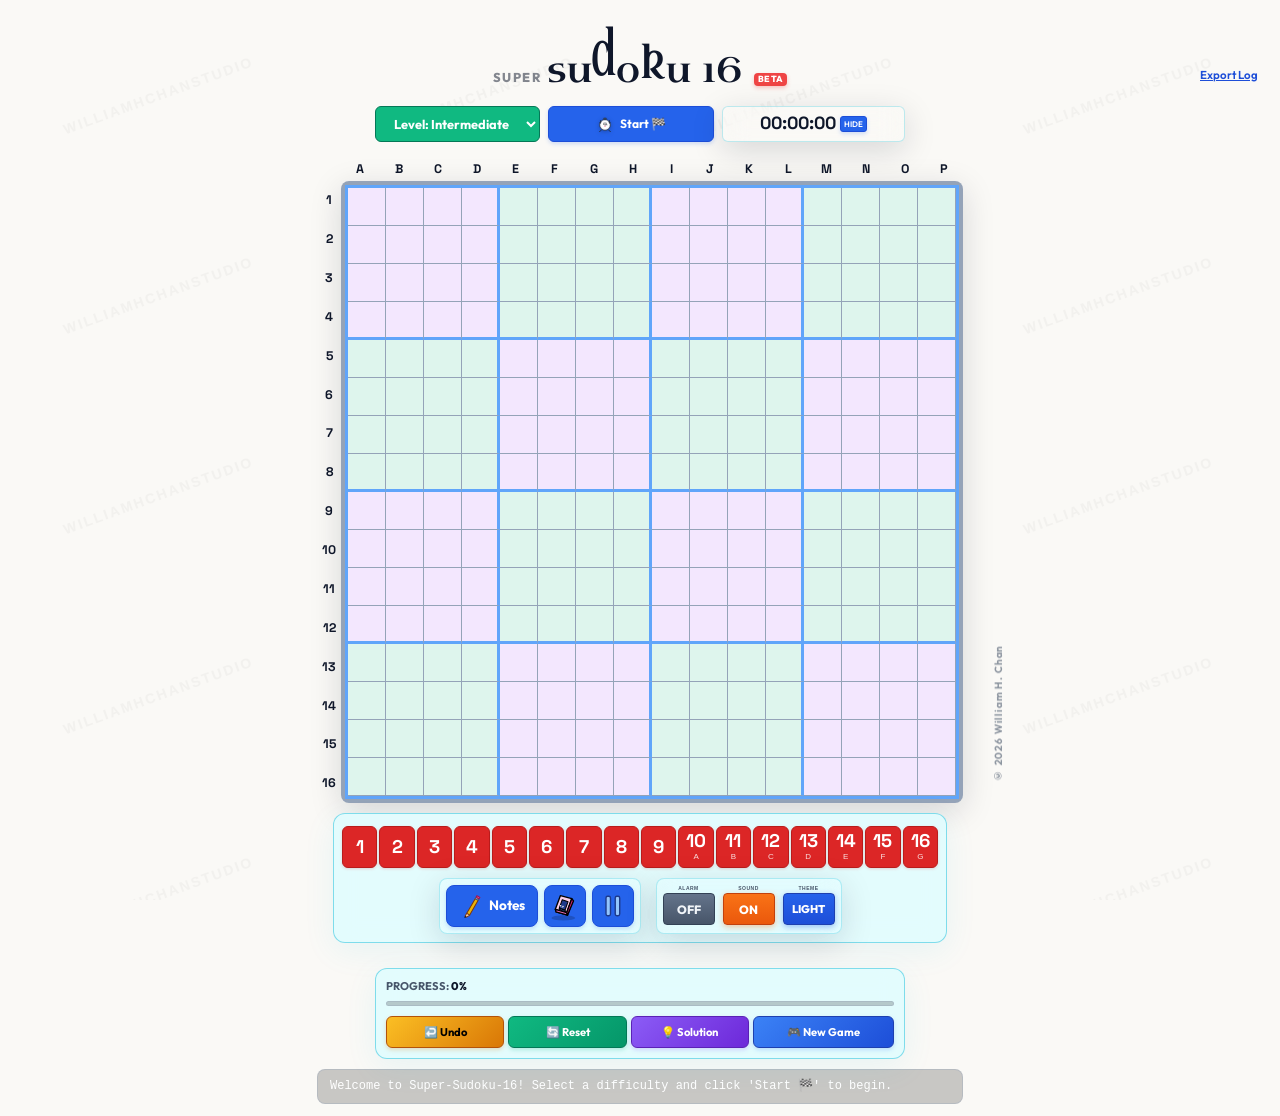
==== commit 84820b66: "Update game UI, add telemetry, update difficulty styles, and ignore local log files" ====
--- a/index.html
+++ b/index.html
@@ -18,122 +18,75 @@
   <!-- Confetti Canvas for Victory Animation -->
   <canvas id="confetti-canvas"></canvas>
 
-  <header>
-    <!-- Header with custom logo icon -->
-    <img src="assets/icon.png" id="appIcon" alt="Super-Sudoku-16 Logo">
-    <p>Created by WILLIAMHCHANSTUDIO</p>
+
+  <!-- Header on very top -->
+  <header style="position: relative; display: flex; flex-direction: column; align-items: center; justify-content: center; margin-top: 40px; margin-bottom: 15px; width: 100%; text-align: center;">
+    <!-- Title lockup (dead center of viewport) -->
+    <div style="display: flex; flex-direction: row; align-items: baseline; gap: 6px; line-height: 1.1;">
+      <span style="font-size: 0.8rem; font-family: var(--font-sans); text-transform: uppercase; letter-spacing: 0.12em; font-weight: 800; opacity: 0.5; margin-bottom: 2px;">SUPER</span>
+      <span style="font-size: 2.2rem; letter-spacing: 0.03em; font-family: 'Uncial Antiqua', cursive; display: inline-block;">
+        su<span style="display: inline-block; transform: scaleY(1.8); transform-origin: bottom; margin: 0 -1px 0 -2px;">d</span>o<span style="display: inline-block; transform: scaleY(1.45); transform-origin: bottom; margin: 0 0 0 -1px;">k</span>u
+      </span>
+      <span style="font-size: 2.2rem; font-family: 'Uncial Antiqua', cursive; font-weight: normal; margin-left: 4px;">16</span>
+      <span class="beta-badge" style="margin-left: 6px; font-family: var(--font-sans); font-weight: 800; font-size: 0.55rem; padding: 2px 4px; border-radius: 4px;">BETA</span>
+    </div>
+    <!-- Export feedback link positioned absolutely so it doesn't affect center alignment of title -->
+    <a href="#" onclick="exportFeedbackData(event)" id="exportFeedbackLink" style="position: absolute; right: 10px; top: 15px; color: var(--accent-color); text-decoration: underline; font-weight: 600; font-size: 0.72rem;">Export Log</a>
+    
+    <!-- 3 boxes row (Level, Start, Time Clock) aligned on same level and same width -->
+    <div style="display: flex; gap: 8px; width: 100%; max-width: 530px; justify-content: center; margin-top: 15px;">
+      <!-- Box 1: Level Select -->
+      <div style="flex: 1; min-width: 0;">
+        <select id="difficultySelect" style="width: 100%; height: 36px; font-size: 0.8rem; padding: 0 8px; border-radius: 6px; border: 1.5px solid rgba(6, 182, 212, 0.25); background: rgba(255,255,255,0.05); color: var(--text-main); font-weight: 700; text-align: center;">
+          <option value="easy">Level: Easy</option>
+          <option value="intermediate" selected>Level: Intermediate</option>
+          <option value="hard">Level: Hard</option>
+          <option value="expert">Level: Expert</option>
+        </select>
+      </div>
+      <!-- Box 2: Start / In Progress Button -->
+      <div style="flex: 1; min-width: 0;">
+        <button id="generateBtn" class="btn" style="width: 100%; height: 36px; display: flex; align-items: center; justify-content: center; gap: 6px; padding: 0 8px; font-weight: 700; border-radius: 6px;" onclick="generateNewPuzzle()">
+          <!-- Cartoon Clock SVG merged inside -->
+          <svg width="18" height="18" viewBox="0 0 100 100" style="flex-shrink: 0; filter: drop-shadow(0 1px 2px rgba(0,0,0,0.25));">
+            <circle cx="50" cy="55" r="30" fill="#e2e8f0" stroke="#1e293b" stroke-width="4"/>
+            <path d="M 28 32 A 10 10 0 0 1 18 42 L 23 47 Z" fill="#475569" stroke="#1e293b" stroke-width="3" transform="rotate(-30 23 37)"/>
+            <path d="M 72 32 A 10 10 0 0 0 82 42 L 77 47 Z" fill="#475569" stroke="#1e293b" stroke-width="3" transform="rotate(30 77 37)"/>
+            <line x1="30" y1="83" x2="20" y2="93" stroke="#1e293b" stroke-width="5" stroke-linecap="round"/>
+            <line x1="70" y1="83" x2="80" y2="93" stroke="#1e293b" stroke-width="5" stroke-linecap="round"/>
+            <rect x="46" y="21" width="8" height="6" fill="#64748b" stroke="#1e293b" stroke-width="3" rx="2"/>
+            <rect x="42" y="17" width="16" height="4" fill="#64748b" stroke="#1e293b" stroke-width="3" rx="2"/>
+            <circle cx="50" cy="55" r="23" fill="#ffffff"/>
+            <circle cx="43" cy="50" r="3" fill="#000000"/>
+            <circle cx="57" cy="50" r="3" fill="#000000"/>
+            <path d="M 41 45 Q 43 43 45 45" stroke="#000" stroke-width="1.5" fill="none"/>
+            <path d="M 55 45 Q 57 43 59 45" stroke="#000" stroke-width="1.5" fill="none"/>
+            <path d="M 46 62 Q 50 67 54 62" stroke="#e11d48" stroke-width="2.5" fill="none" stroke-linecap="round"/>
+            <line x1="50" y1="55" x2="50" y2="42" stroke="#1e293b" stroke-width="3" stroke-linecap="round"/>
+            <line x1="50" y1="55" x2="62" y2="55" stroke="#1e293b" stroke-width="2" stroke-linecap="round"/>
+          </svg>
+          <span id="generateBtnText">Start 🏁</span>
+        </button>
+      </div>
+      <!-- Box 3: Time Clock -->
+      <div class="glass-panel" style="flex: 1; min-width: 0; height: 36px; padding: 0 8px; display: flex; align-items: center; justify-content: center; border-radius: 6px; border: 1.5px solid rgba(6, 182, 212, 0.25); background: rgba(255,255,255,0.05); gap: 4px; box-sizing: border-box;">
+        <span id="statTimer" class="stat-value" style="font-size: 1.1rem; font-weight: 800; font-family: var(--font-display); color: var(--text-main); line-height: 1;">00:00:00</span>
+        <button id="timerToggleBtn" class="btn btn-secondary" style="height: 16px; padding: 0 3px; font-size: 0.5rem; min-width: auto; line-height: 1; border-radius: 3px;" onclick="toggleTimerVisibility()">
+          HIDE
+        </button>
+      </div>
+    </div>
   </header>
 
   <div class="app-layout">
-    
-    <!-- LEFT PANEL: Game Controls & Settings (Consolidated) -->
-    <div class="control-panel">
-      <div class="glass-panel card-aqua-blue" style="display: flex; flex-direction: column; gap: 10px;">
-        <!-- Elite Token & Ticket Dashboard -->
-        <div class="elite-wallet-section" style="background: rgba(0, 0, 0, 0.2); padding: 8px; border-radius: 8px; border: 1px solid rgba(255, 255, 255, 0.1); display: flex; flex-direction: column; gap: 6px;">
-          <div style="display: flex; justify-content: space-between; align-items: center;">
-            <span style="font-size: 0.8rem; font-weight: 700; color: var(--text-main); display: flex; align-items: center; gap: 4px;">
-              🪙 Tokens: <strong id="tokenCountText" style="color: #fbbf24; font-size: 0.95rem;">5</strong>
-            </span>
-            <span style="font-size: 0.8rem; font-weight: 700; color: var(--text-main); display: flex; align-items: center; gap: 4px;">
-              🎫 Daily Ticket: <strong id="dailyTicketText" style="color: #10b981; font-size: 0.95rem;">1/1</strong>
-            </span>
-          </div>
-          <div style="display: flex; gap: 4px;">
-            <button class="btn btn-secondary btn-small" onclick="simulateWatchAd()" style="flex: 1; height: 24px; font-size: 0.65rem; padding: 2px;">
-              📺 Watch Ad (+1 Token)
-            </button>
-            <button class="btn btn-secondary btn-small" onclick="simulateBuyTokens()" style="flex: 1; height: 24px; font-size: 0.65rem; padding: 2px;">
-              💵 Buy 5 Tokens
-            </button>
-          </div>
-        </div>
-
-        <h3>Player Settings</h3>
-        
-        <!-- Difficulty Select and Start next to each other -->
-        <div class="control-row" style="gap: 6px;">
-          <div class="form-group" style="flex: 0.75;">
-            <select id="difficultySelect">
-              <option value="easy">Easy</option>
-              <option value="intermediate" selected>Intermediate</option>
-              <option value="hard">Hard</option>
-              <option value="master">Master</option>
-            </select>
-          </div>
-          <button id="generateBtn" class="btn" style="flex: 1.25; height: 28px;" onclick="generateNewPuzzle()">
-            Start 🏁
-          </button>
-        </div>
-
-        <!-- Alert, Sound, Theme buttons in 1 row -->
-        <div class="control-row" style="display: flex; gap: 4px; width: 100%;">
-          <div class="form-group" style="flex: 1; align-items: center;">
-            <label style="font-size: 0.65rem; color: var(--text-muted); margin-bottom: 2px; text-transform: uppercase;">Alert</label>
-            <button id="alertToggleBtn" class="btn btn-secondary" style="width: 100%; height: 26px; padding: 2px; font-size: 0.7rem;" onclick="toggleAlert()">
-              ON
-            </button>
-          </div>
-          <div class="form-group" style="flex: 1; align-items: center;">
-            <label style="font-size: 0.65rem; color: var(--text-muted); margin-bottom: 2px; text-transform: uppercase;">Sound</label>
-            <button id="soundToggleBtn" class="btn btn-secondary" style="width: 100%; height: 26px; padding: 2px; font-size: 0.7rem;" onclick="toggleSound()">
-              ON
-            </button>
-          </div>
-          <div class="form-group" style="flex: 1; align-items: center;">
-            <label style="font-size: 0.65rem; color: var(--text-muted); margin-bottom: 2px; text-transform: uppercase;">Theme</label>
-            <button id="themeToggleBtn" class="btn btn-secondary" style="width: 100%; height: 26px; padding: 2px; font-size: 0.7rem;" onclick="toggleThemeMode()">
-              DARK
-            </button>
-          </div>
-        </div>
-
-        <hr style="border: 0; border-top: 1px solid rgba(6, 182, 212, 0.25); margin: 4px 0;">
-
-        <!-- Puzzle Progress and Timer in one row -->
-        <div class="control-row" style="justify-content: space-between; align-items: center; width: 100%;">
-          <!-- Progress (Left) -->
-          <div style="flex: 1.2; display: flex; flex-direction: column; gap: 2px;">
-            <span style="font-size: 0.7rem; color: var(--text-muted); font-weight: 500; display: flex; justify-content: space-between;">
-              <span>Progress: <strong id="progressText">0%</strong></span>
-              <span id="docNumDisplay" style="color: var(--color-aqua-blue); font-weight: 700;">Doc #: -</span>
-            </span>
-            <div class="progress-bar-outer" style="height: 4px;">
-              <div id="progressBar" class="progress-bar-inner"></div>
-            </div>
-          </div>
-          <!-- Timer (Right) -->
-          <div style="flex: 0.8; display: flex; align-items: center; justify-content: flex-end; gap: 4px;">
-            <div id="statTimer" class="stat-value" style="font-size: 1.15rem; line-height: 1; font-weight: 700;">00:00</div>
-            <button id="timerToggleBtn" class="btn btn-secondary btn-small" style="height: 22px; padding: 2px 6px; font-size: 0.65rem; min-width: auto;" onclick="toggleTimerVisibility()">
-              HIDE
-            </button>
-          </div>
-        </div>
-
-        <!-- Row of Actions: Reset, Solution, New Game -->
-        <div class="bottom-actions-row" style="display: flex; gap: 4px;">
-          <button id="undoBtn" class="btn btn-secondary" onclick="handleUndo()" title="Undo [Ctrl+Z]" style="flex: 1; padding: 4px; font-size: 0.75rem; height: 32px;">
-            Undo
-          </button>
-          <button id="resetBtn" class="btn btn-secondary" onclick="resetBoard()" title="Reset (Clear all)" style="flex: 1; padding: 4px; font-size: 0.75rem; height: 32px;">
-            Reset
-          </button>
-          <button id="solveBtn" class="btn btn-secondary" onclick="confirmShowSolution()" title="Solution" style="flex: 1; padding: 4px; font-size: 0.75rem; height: 32px;">
-            Solution
-          </button>
-          <button id="newGameBtn" class="btn btn-secondary" onclick="generateNewPuzzle()" title="New Game" style="flex: 1.2; padding: 4px; font-size: 0.75rem; height: 32px;">
-            New Game
-          </button>
-        </div>
-      </div>
-    </div>
-
     <!-- RIGHT PANEL: Interactive Grid and Keypad -->
     <div class="grid-panel">
-      
       <!-- Coordinate Headers Wrapper -->
-      <div class="grid-wrapper-with-headers">
+      <div class="grid-wrapper-with-headers" style="position: relative;">
+        <!-- Copyright vertical (rotated) outside right side -->
+        <div style="position: absolute; right: -42px; bottom: 20px; writing-mode: vertical-rl; text-orientation: mixed; font-family: var(--font-sans); font-size: 0.65rem; font-weight: 700; color: var(--text-muted); opacity: 0.6; white-space: nowrap; transform: rotate(180deg); pointer-events: none; letter-spacing: 0.08em; z-index: 10;">
+          © 2026 William H. Chan
+        </div>
         <!-- Top Left spacer -->
         <div></div>
         
@@ -173,31 +126,7 @@
             </button>
           </div>
 
-          <!-- Locked Overlay -->
-          <div id="lockedOverlay" class="generator-loading-overlay">
-            <div style="font-size: 3rem; animation: pulse 2s infinite;">🔒</div>
-            <div class="loading-text" id="lockedOverlayTitle" style="font-family: var(--font-display); font-size: 1.5rem; font-weight: 800; letter-spacing: 0.05em; color: var(--accent-color); text-transform: uppercase;">
-              Time Expired
-            </div>
-            <div id="lockedOverlayMessage" style="font-size: 0.85rem; color: var(--text-muted); margin: 8px 0 16px 0; text-align: center; max-width: 80%;">
-              This puzzle has expired (1-hour limit). Spend 1 Token to add 1 more hour and resume.
-            </div>
-            <div style="display: flex; gap: 8px;" id="lockActionsArea">
-              <!-- Actions dynamic based on hour limit -->
-            </div>
-          </div>
-
-          <!-- Ad Player Overlay -->
-          <div id="adPlayerOverlay" class="generator-loading-overlay">
-            <div style="font-size: 3rem; animation: pulse 2s infinite;">📺</div>
-            <div class="loading-text" id="adPlayerTitle" style="font-family: var(--font-display); font-size: 1.5rem; font-weight: 800; letter-spacing: 0.05em; color: var(--accent-color); text-transform: uppercase;">
-              Playing Ad
-            </div>
-            <div id="adPlayerTimer" style="font-size: 2rem; font-weight: 800; color: #fbbf24; margin: 10px 0;">15</div>
-            <div id="adPlayerMessage" style="font-size: 0.8rem; color: var(--text-muted); text-align: center; max-width: 85%;">
-              Please wait while the break ad finishes...
-            </div>
-          </div>
+
         </div>
       </div>
 
@@ -206,31 +135,114 @@
         <div id="keypadGrid" class="keypad-grid"></div>
         
         <!-- Action Row: Clue, Erase, Pause (Enforced side-by-side row) -->
-        <div class="keypad-actions">
-          <!-- Notes button -->
-          <button id="clueBtn" class="btn btn-secondary btn-small" onclick="toggleClueMode()" style="flex: 1; height: 36px; font-weight: 600; display: flex; flex-direction: column; align-items: center; justify-content: center; line-height: 1.1;">
-            <span>Notes</span>
-            <span style="font-family: Arial, sans-serif; font-size: 8px; font-weight: normal; opacity: 0.85; margin-top: 1px; text-transform: uppercase;">[H]</span>
-          </button>
-
-          <!-- Erase button -->
-          <button id="eraseBtn" class="btn btn-secondary btn-small" onclick="clearActiveCell()" style="flex: 1; height: 36px; font-weight: 600; display: flex; flex-direction: column; align-items: center; justify-content: center; line-height: 1.1;">
-            <span>Erase (pick cell)</span>
-            <span style="font-family: Arial, sans-serif; font-size: 8px; font-weight: normal; opacity: 0.85; margin-top: 1px; text-transform: uppercase;">[Delete]</span>
-          </button>
-
-          <!-- Pause button -->
-          <button id="pauseBtn" class="btn btn-secondary btn-small" onclick="togglePauseGame()" style="flex: 1; height: 36px; font-weight: 600; display: flex; flex-direction: column; align-items: center; justify-content: center; line-height: 1.1;">
-            <span>Pause ⏸️</span>
-            <span style="font-family: Arial, sans-serif; font-size: 8px; font-weight: normal; opacity: 0.85; margin-top: 1px; text-transform: uppercase;">[Space]</span>
-          </button>
+        <div style="display: flex; gap: 15px; width: 100%; justify-content: center; margin-top: 10px; flex-wrap: wrap;">
+          <!-- Left Container: Play Tools -->
+          <div class="glass-panel" style="display: flex; gap: 6px; padding: 6px; border-radius: 8px; background: rgba(255,255,255,0.05); align-items: center; border: 1.5px solid rgba(6, 182, 212, 0.25);">
+            <!-- Notes button (Custom Pencil/Notebook graphic) -->
+            <button id="clueBtn" class="btn btn-secondary" onclick="toggleClueMode()" title="Notes" style="height: 42px; padding: 0 12px; display: flex; align-items: center; justify-content: center; border-radius: 8px;">
+              <div style="display: flex; align-items: center; justify-content: center; gap: 6px; width: 100%; height: 100%;">
+                <svg width="24" height="24" viewBox="0 0 100 100" style="flex-shrink: 0;">
+                  <g transform="rotate(-15 50 50)">
+                    <path d="M 25 75 L 75 25 L 85 35 L 35 85 Z" fill="#eab308" stroke="#78350f" stroke-width="4" stroke-linejoin="round"/>
+                    <path d="M 75 25 L 80 20 L 90 30 L 85 35 Z" fill="#94a3b8" stroke="#475569" stroke-width="4" stroke-linejoin="round"/>
+                    <path d="M 80 20 L 85 15 L 95 25 L 90 30 Z" fill="#ec4899" stroke="#9d174d" stroke-width="4"/>
+                    <path d="M 25 75 L 15 85 L 20 90 L 35 85 Z" fill="#fed7aa" stroke="#78350f" stroke-width="4" stroke-linejoin="round"/>
+                    <path d="M 15 85 L 10 90 L 20 90 Z" fill="#000000"/>
+                  </g>
+                </svg>
+                <span style="font-size: 0.85rem; font-weight: 700; line-height: 1; white-space: nowrap;">Notes</span>
+              </div>
+            </button>
+
+            <!-- Erase button (Isometric 3D Eraser with Smiley Face - Enlarged) -->
+            <button id="eraseBtn" class="btn btn-secondary btn-square" onclick="clearActiveCell()" title="Erase">
+              <svg width="34" height="34" viewBox="0 0 100 100">
+                <!-- Shadow at base -->
+                <ellipse cx="45" cy="85" rx="35" ry="8" fill="rgba(0,0,0,0.18)"/>
+                <!-- Tilted 3D Eraser Block -->
+                <g transform="rotate(-15 50 50)">
+                  <!-- Eraser base pink part -->
+                  <path d="M 20 60 L 45 25 L 75 42 L 50 78 Z" fill="#db2777" stroke="#000000" stroke-width="4" stroke-linejoin="round"/>
+                  <!-- Eraser top highlights -->
+                  <path d="M 20 52 L 45 17 L 75 34 L 50 70 Z" fill="#fbcfe8" stroke="#000000" stroke-width="4" stroke-linejoin="round"/>
+                  <path d="M 20 52 L 50 70 L 50 78 L 20 60 Z" fill="#f472b6" stroke="#000000" stroke-width="4" stroke-linejoin="round"/>
+                  <path d="M 50 70 L 75 34 L 78 42 L 50 78 Z" fill="#db2777" stroke="#000000" stroke-width="4" stroke-linejoin="round"/>
+                  
+                  <!-- Blue Sleeve wrapped around the middle -->
+                  <path d="M 32 52 L 47 30 L 62 40 L 47 62 Z" fill="#1e3a8a" stroke="#000000" stroke-width="3" stroke-linejoin="round"/>
+                  <path d="M 32 52 L 47 62 L 47 67 L 32 57 Z" fill="#3b82f6" stroke="#000000" stroke-width="3" stroke-linejoin="round"/>
+                  
+                  <!-- Cute Smiley Face on the sleeve -->
+                  <circle cx="38" cy="46" r="2" fill="#ffffff"/>
+                  <circle cx="44" cy="50" r="2" fill="#ffffff"/>
+                  <path d="M 39 51 Q 41 53 43 51" stroke="#ffffff" stroke-width="1.5" fill="none"/>
+                </g>
+              </svg>
+            </button>
+
+            <!-- Pause button (Custom vertical bars Pause graphic) -->
+            <button id="pauseBtn" class="btn btn-secondary btn-square" onclick="togglePauseGame()" title="Pause">
+              <svg width="28" height="28" viewBox="0 0 100 100">
+                <rect x="25" y="15" width="16" height="70" fill="#93c5fd" stroke="#1e3a8a" stroke-width="5" rx="6" />
+                <rect x="58" y="15" width="16" height="70" fill="#93c5fd" stroke="#1e3a8a" stroke-width="5" rx="6" />
+              </svg>
+            </button>
+          </div>
+
+          <!-- Right Container: Settings Toggles with Tweak rectangular layout -->
+          <div class="glass-panel" style="display: flex; gap: 8px; padding: 6px; border-radius: 8px; background: rgba(255,255,255,0.05); align-items: center; border: 1.5px solid rgba(6, 182, 212, 0.25);">
+            <!-- Alarm -->
+            <div style="display: flex; flex-direction: column; align-items: center; justify-content: center; gap: 2px;">
+              <span style="font-family: 'Arial Narrow', Arial, sans-serif; font-size: 5px; font-weight: 800; letter-spacing: 0.1em; color: var(--text-muted); text-transform: uppercase; line-height: 1;">ALARM</span>
+              <button id="alertToggleBtn" class="btn btn-secondary alert-toggle-btn btn-on" onclick="toggleAlert()" title="Toggle Alert Mode" style="width: 52px; height: 32px; font-size: 0.75rem; border-radius: 4px; padding: 0;">ON</button>
+            </div>
+            <!-- Sound -->
+            <div style="display: flex; flex-direction: column; align-items: center; justify-content: center; gap: 2px;">
+              <span style="font-family: 'Arial Narrow', Arial, sans-serif; font-size: 5px; font-weight: 800; letter-spacing: 0.1em; color: var(--text-muted); text-transform: uppercase; line-height: 1;">SOUND</span>
+              <button id="soundToggleBtn" class="btn btn-secondary sound-toggle-btn btn-on" onclick="toggleSound()" title="Toggle Sound Mode" style="width: 52px; height: 32px; font-size: 0.75rem; border-radius: 4px; padding: 0;">ON</button>
+            </div>
+            <!-- Theme -->
+            <div style="display: flex; flex-direction: column; align-items: center; justify-content: center; gap: 2px;">
+              <span style="font-family: 'Arial Narrow', Arial, sans-serif; font-size: 5px; font-weight: 800; letter-spacing: 0.1em; color: var(--text-muted); text-transform: uppercase; line-height: 1;">THEME</span>
+              <button id="themeToggleBtn" class="btn btn-secondary theme-toggle-btn btn-on" onclick="toggleThemeMode()" title="Toggle Dark/Light Mode" style="width: 52px; height: 32px; font-size: 0.7rem; border-radius: 4px; padding: 0;">DARK</button>
+            </div>
+          </div>
+        </div>
+      </div>
+
+      <!-- Settings Panel placed at the bottom -->
+      <div class="control-panel" style="margin-top: 15px; width: 100%; max-width: 530px;">
+        <div class="glass-panel card-aqua-blue" style="display: flex; flex-direction: column; gap: 8px; width: 100%;">
+          <!-- Progress info and Bar (no extra text wordings) -->
+          <div style="display: flex; align-items: center; justify-content: space-between; width: 100%; gap: 10px;">
+            <span style="font-size: 0.7rem; font-weight: 700; color: var(--text-muted); text-transform: uppercase;">Progress: <span id="progressText" style="color: var(--text-main); font-weight: 800;">0%</span></span>
+            <span id="docNumDisplay" style="font-size: 0.6rem; color: var(--text-muted); font-weight: 600;"></span>
+          </div>
+          <div class="progress-bar-outer" style="height: 5px; width: 100%;">
+            <div id="progressBar" class="progress-bar-inner"></div>
+          </div>
+
+          <!-- Row of Actions: Reset, Solution, New Game -->
+          <div class="bottom-actions-row" style="display: flex; gap: 4px; margin-top: 2px;">
+            <button id="undoBtn" class="btn btn-action-undo" onclick="handleUndo()" title="Undo [Ctrl+Z]" style="flex: 1; height: 32px; font-size: 0.7rem; padding: 2px;">
+              ↩️ Undo
+            </button>
+            <button id="resetBtn" class="btn btn-action-reset" onclick="resetBoard()" title="Reset (Clear all)" style="flex: 1; height: 32px; font-size: 0.7rem; padding: 2px;">
+              🔄 Reset
+            </button>
+            <button id="solveBtn" class="btn btn-action-solve" onclick="confirmShowSolution()" title="Solution" style="flex: 1; height: 32px; font-size: 0.7rem; padding: 2px;">
+              💡 Solution
+            </button>
+            <button id="newGameBtn" class="btn btn-action-new" onclick="generateNewPuzzle()" title="New Game" style="flex: 1.2; height: 32px; font-size: 0.7rem; padding: 2px;">
+              🎮 New Game
+            </button>
+          </div>
         </div>
       </div>
 
       <!-- Console Log Status Bar -->
       <div id="status" class="status-bar">System Ready. Choose difficulty and click 'Start 🏁' to begin.</div>
     </div>
-
   </div>
 
   <!-- Solution Confirmation Modal -->
@@ -245,15 +257,22 @@
     </div>
   </div>
 
-  <!-- Token Confirmation Modal -->
-  <div id="tokenModal" class="modal-overlay">
-    <div class="glass-panel modal-card card-aqua-blue">
-      <h3>Spend 1 Token?</h3>
-      <p>You have already played your free daily game. Spend 1 Token 🪙 to unlock another game?</p>
-      <div class="modal-actions">
-        <button class="btn btn-primary" onclick="confirmSpendToken(true)">Spend 🪙</button>
-        <button class="btn btn-secondary" onclick="confirmSpendToken(false)">Cancel</button>
-      </div>
+  <!-- Feedback Modal -->
+  <div id="feedbackModal" class="modal-overlay">
+    <div class="glass-panel modal-card feedback-modal-card card-aqua-blue">
+      <h3>Help Us Improve Sudoku-16!</h3>
+      <p class="feedback-subtitle">Thanks for Playing. Please give us your heartly advice how we could improve this game to all levels of Players. If everything's good, please come back to play again.</p>
+      
+      <form id="feedbackForm" class="feedback-form" onsubmit="handleFeedbackSubmit(event)">
+        <div class="feedback-field">
+          <textarea id="feedbackSuggestions" name="suggestions" rows="4" placeholder="Type your suggestions, bug reports, or comments here..." required></textarea>
+        </div>
+
+        <div class="modal-actions">
+          <button type="submit" class="btn btn-primary">Submit & Continue</button>
+          <button type="button" class="btn btn-secondary" onclick="closeFeedbackModal(true)">Skip</button>
+        </div>
+      </form>
     </div>
   </div>
 
--- a/css/styles.css
+++ b/css/styles.css
@@ -4,7 +4,7 @@
  * and high-fidelity transitions and animations.
  */
 
-@import url('https://fonts.googleapis.com/css2?family=Outfit:wght@300;400;500;600;700;800&family=Space+Grotesk:wght@400;500;600;700&display=swap');
+@import url('https://fonts.googleapis.com/css2?family=Uncial+Antiqua&family=Outfit:wght@300;400;500;600;700;800&family=Space+Grotesk:wght@400;500;600;700&display=swap');
 
 :root {
   /* Default Stage 1 Dark Mode - Sapphire Blue */
@@ -16,15 +16,15 @@
   --accent-glow: rgba(59, 130, 246, 0.4);
   --text-main: #f8fafc;
   --text-muted: #94a3b8;
-  --grid-border: #94a3b8; /* Silver grey inside lines for high contrast in Dark Mode */
-  --box-border: #3b82f6;
+  --grid-border: #ffffff; /* White cell divider lines in Dark Mode */
+  --box-border: #60a5fa;
   --cell-bg-even: #0f172a; 
   --cell-bg-odd: #1e293b; 
   --cell-hover: rgba(59, 130, 246, 0.2);
   --cell-highlight: rgba(59, 130, 246, 0.35);
   --cell-same-val: rgba(59, 130, 246, 0.35);
   --text-given: #ffffff;
-  --text-player: #ef4444; /* Red colors for player digits in Dark Mode */
+  --text-player: #ff3b30; /* Bright red color for player digits in Dark Mode */
   --text-note: #cbd5e1;
   
   --collision-bg: rgba(239, 68, 68, 0.2);
@@ -32,11 +32,12 @@
   --collision-text: #f87171;
 
   --cell-size: 38px;
-  --font-display: 'Abadi Extra Light', 'Abadi', 'Abadi MT Condensed Extra Light', sans-serif;
-  --font-sans: 'Abadi Extra Light', 'Abadi', 'Abadi MT Condensed Extra Light', sans-serif;
+  --font-display: 'Space Grotesk', sans-serif;
+  --font-sans: 'Outfit', sans-serif;
   
   --shadow-premium: 0 8px 32px 0 rgba(0, 0, 0, 0.5);
   --glass-blur: backdrop-filter: blur(12px); -webkit-backdrop-filter: blur(12px);
+  --watermark: url("data:image/svg+xml;utf8,%3Csvg%20xmlns=%27http://www.w3.org/2000/svg%27%20width=%27320%27%20height=%27200%27%20viewBox=%270%200%20320%20200%27%3E%3Ctext%20x=%27160%27%20y=%27100%27%20fill=%27rgba(255,255,255,0.03)%27%20font-size=%2714%27%20font-family=%27Space%20Grotesk,%20sans-serif%27%20font-weight=%27800%27%20letter-spacing=%270.15em%27%20text-anchor=%27middle%27%20transform=%27rotate(-20%20160%20100)%27%3EWILLIAMHCHANSTUDIO%3C/text%3E%3C/svg%3E");
 }
 
 /* --- THEME STAGE 2: Amethyst Purple (33% to 66% Completion) --- */
@@ -78,14 +79,15 @@
   --card-border: rgba(148, 163, 184, 0.35);
   --text-main: #0f172a;
   --text-muted: #475569;
-  --grid-border: #2563eb; /* Blue lines for high contrast in Light Mode */
-  --box-border: #2563eb;
-  --cell-bg-even: #ffffff;
-  --cell-bg-odd: #f1f5f9;
+  --grid-border: #94a3b8; /* Darker cell divider lines in Light Mode */
+  --box-border: #60a5fa; /* Lighter blue block divider lines */
+  --cell-bg-even: #f3e7fe; /* Solid Purple (14% depth, 30% reduction from 20%) */
+  --cell-bg-odd: #def5ed;   /* Solid Green (14% depth, 30% reduction from 20%) */
   --text-given: #0f172a;
-  --text-player: #dc2626; /* Red colors for player digits in Light Mode */
+  --text-player: #d60000; /* Rich red color for player digits in Light Mode */
   --text-note: #475569;
   --shadow-premium: 0 8px 32px 0 rgba(15, 23, 42, 0.15);
+  --watermark: url("data:image/svg+xml;utf8,%3Csvg%20xmlns=%27http://www.w3.org/2000/svg%27%20width=%27320%27%20height=%27200%27%20viewBox=%270%200%20320%20200%27%3E%3Ctext%20x=%27160%27%20y=%27100%27%20fill=%27rgba(0,0,0,0.03)%27%20font-size=%2714%27%20font-family=%27Space%20Grotesk,%20sans-serif%27%20font-weight=%27800%27%20letter-spacing=%270.15em%27%20text-anchor=%27middle%27%20transform=%27rotate(-20%20160%20100)%27%3EWILLIAMHCHANSTUDIO%3C/text%3E%3C/svg%3E");
   
   /* Light Stage 1 */
   --accent-color: #1d4ed8;
@@ -101,7 +103,7 @@
   --accent-color: #6d28d9;
   --accent-hover: #4c1d95;
   --accent-glow: rgba(109, 40, 217, 0.2);
-  --box-border: #2563eb;
+  --box-border: #60a5fa;
   --cell-hover: rgba(109, 40, 217, 0.15);
   --cell-highlight: rgba(255, 255, 0, 0.5);
   --cell-same-val: rgba(109, 40, 217, 0.22);
@@ -112,10 +114,17 @@
   --accent-color: #047857;
   --accent-hover: #064e3b;
   --accent-glow: rgba(4, 120, 87, 0.2);
-  --box-border: #2563eb;
+  --box-border: #60a5fa;
   --cell-hover: rgba(4, 120, 87, 0.15);
   --cell-highlight: rgba(255, 255, 0, 0.5);
   --cell-same-val: rgba(4, 120, 87, 0.22);
+}
+
+/* Light Mode coordinate headers crisp override */
+body.light-mode .grid-top-headers,
+body.light-mode .grid-left-headers {
+  text-shadow: none !important;
+  color: #0f172a !important;
 }
 
 /* --- Base Reset & Transition --- */
@@ -127,8 +136,10 @@
 
 body {
   font-family: var(--font-sans);
-  background: linear-gradient(180deg, #fc8301 0%, #fc6400 100%) no-repeat center center fixed;
-  background-size: cover;
+  background-color: var(--bg-color);
+  background-image: var(--watermark);
+  background-repeat: repeat;
+  background-attachment: fixed;
   color: var(--text-main);
   min-height: 100vh;
   padding: 12px;
@@ -136,7 +147,7 @@
   flex-direction: column;
   align-items: center;
   overflow-x: hidden;
-  transition: background 1s ease, color 1s ease;
+  transition: background-color 1s ease, color 1s ease;
 }
 
 /* --- Layout Elements --- */
@@ -149,14 +160,15 @@
 }
 
 #appIcon {
-  width: 95px;
-  height: 95px;
+  width: 60px;
+  height: 60px;
   object-fit: cover;
-  border-radius: 12px;
-  border: 2px solid var(--accent-color);
+  border-radius: 10px;
+  border: 0.5px solid rgba(255, 255, 255, 0.4);
   box-shadow: var(--shadow-premium);
-  margin-bottom: 6px;
   transition: border-color 1s ease;
+  cursor: pointer;
+  margin: 0;
 }
 
 header p {
@@ -238,7 +250,7 @@
   font-size: 0.78rem;
   font-weight: 800;
   color: var(--accent-color);
-  text-shadow: 0 1px 3px rgba(0, 0, 0, 0.7);
+  text-shadow: 0 1px 2px rgba(0, 0, 0, 0.4);
   transition: color 1s ease;
 }
 
@@ -252,7 +264,7 @@
   font-size: 0.78rem;
   font-weight: 800;
   color: var(--accent-color);
-  text-shadow: 0 1px 3px rgba(0, 0, 0, 0.7);
+  text-shadow: 0 1px 2px rgba(0, 0, 0, 0.4);
   align-items: center;
   justify-content: center;
   transition: color 1s ease;
@@ -290,7 +302,7 @@
   user-select: none;
   font-family: var(--font-display);
   font-size: 1.1rem;
-  font-weight: 600;
+  font-weight: 700;
   border-right: 1px solid var(--grid-border);
   border-bottom: 1px solid var(--grid-border);
   transition: background-color 0.2s ease, border 0.2s ease;
@@ -323,7 +335,7 @@
 }
 
 body.light-mode .cell.given {
-  color: #0f172a;
+  color: #000000;
 }
 
 /* Player Fills */
@@ -381,6 +393,23 @@
   border: 1.5px solid currentColor;
   font-size: 0.85rem;
   line-height: 1;
+}
+
+/* White text on solid Red Circle for player inputs */
+.player-circle {
+  display: inline-flex;
+  align-items: center;
+  justify-content: center;
+  width: 80%;
+  height: 80%;
+  aspect-ratio: 1;
+  border-radius: 50%;
+  background-color: #dc2626 !important; /* Rich Red background */
+  color: #ffffff !important; /* Crisp White text */
+  font-size: 0.85em;
+  font-weight: 700;
+  line-height: 1;
+  box-shadow: 0 1px 3px rgba(0, 0, 0, 0.2);
 }
 
 /* --- Panel Sections & UI Elements --- */
@@ -554,8 +583,8 @@
 
 /* Numbers buttons 1-16 under Puzzle in Red background */
 .keypad-grid .key-btn {
-  background-color: #2563eb !important; /* Blue */
-  border: 1px solid #1d4ed8 !important;
+  background-color: #dc2626 !important; /* Red */
+  border: 1px solid #b91c1c !important;
   color: #ffffff !important;
   border-radius: 6px;
   padding: 0;
@@ -565,15 +594,15 @@
   justify-content: center;
   font-family: var(--font-display);
   font-size: 0.9rem;
-  font-weight: 600;
+  font-weight: 700;
   cursor: pointer;
   transition: all 0.15s;
-  box-shadow: 0 1px 3px rgba(37, 99, 235, 0.2);
+  box-shadow: 0 1px 3px rgba(220, 38, 38, 0.2);
 }
 
 .keypad-grid .key-btn:hover {
-  background-color: #1d4ed8 !important;
-  box-shadow: 0 3px 6px rgba(37, 99, 235, 0.4) !important;
+  background-color: #b91c1c !important;
+  box-shadow: 0 3px 6px rgba(220, 38, 38, 0.4) !important;
   transform: scale(1.05);
 }
 
@@ -743,14 +772,14 @@
 }
 
 .floating-key-btn {
-  background: #2563eb !important;
-  border: 1.5px solid #1d4ed8 !important;
+  background: #dc2626 !important;
+  border: 1.5px solid #b91c1c !important;
   border-radius: 6px;
   color: #ffffff !important;
   padding: 6px;
   font-family: var(--font-display);
   font-size: 0.95rem;
-  font-weight: 600;
+  font-weight: 700;
   cursor: pointer;
   text-align: center;
   display: flex;
@@ -759,8 +788,8 @@
 }
 
 .floating-key-btn:hover {
-  background: #1d4ed8 !important;
-  border-color: #1e40af !important;
+  background: #b91c1c !important;
+  border-color: #991b1b !important;
 }
 
 .floating-key-btn .number-circle {
@@ -987,4 +1016,331 @@
   animation: pulse 1s infinite;
 }
 
-
+/* --- Beta Badge & Feedback Modal Styles --- */
+.beta-badge {
+  font-size: 0.65rem;
+  font-weight: 800;
+  background: #ef4444; /* red */
+  color: #ffffff;
+  padding: 2px 6px;
+  border-radius: 4px;
+  vertical-align: middle;
+  margin-left: 6px;
+  letter-spacing: 0.05em;
+  box-shadow: 0 2px 4px rgba(239, 68, 68, 0.3);
+  display: inline-block;
+  line-height: 1;
+}
+
+.feedback-modal-card {
+  max-width: 460px !important;
+  width: 90% !important;
+  text-align: left !important;
+  padding: 24px !important;
+  background: var(--card-bg) !important;
+  border: 1.5px solid var(--card-border) !important;
+  border-radius: 12px;
+  box-shadow: var(--shadow-premium);
+  display: flex;
+  flex-direction: column;
+  gap: 16px !important;
+}
+
+.feedback-modal-card h3 {
+  font-family: var(--font-display);
+  font-size: 1.5rem;
+  color: var(--accent-color) !important;
+  margin: 0;
+  text-align: center;
+}
+
+.feedback-subtitle {
+  font-size: 0.85rem;
+  color: var(--text-muted);
+  line-height: 1.4;
+  margin: 0;
+  text-align: center;
+}
+
+.feedback-form {
+  display: flex;
+  flex-direction: column;
+  gap: 14px;
+}
+
+.feedback-field {
+  display: flex;
+  flex-direction: column;
+  gap: 5px;
+}
+
+.feedback-field textarea {
+  width: 100%;
+  background: rgba(255, 255, 255, 0.05);
+  border: 1.5px solid rgba(255, 255, 255, 0.15);
+  color: var(--text-main);
+  padding: 10px 12px;
+  border-radius: 6px;
+  font-family: var(--font-sans);
+  font-size: 0.85rem;
+  outline: none;
+  transition: all 0.2s ease;
+  resize: vertical;
+}
+
+body.light-mode .feedback-field textarea {
+  background: rgba(0, 0, 0, 0.03);
+  border: 1px solid rgba(0, 0, 0, 0.15);
+  color: #0f172a;
+}
+
+.feedback-field textarea:focus {
+  border-color: var(--accent-color);
+  background: rgba(255, 255, 255, 0.08);
+  box-shadow: 0 0 8px var(--accent-glow);
+}
+
+body.light-mode .feedback-field textarea:focus {
+  background: rgba(0, 0, 0, 0.01);
+  box-shadow: 0 0 8px rgba(0, 0, 0, 0.1);
+}
+
+/* --- Level-specific Background Themes --- */
+body.theme-easy {
+  background-color: #fbbf24 !important; /* Solid Yellow */
+}
+body.light-mode.theme-easy {
+  background-color: #fbbf24 !important; /* Solid Yellow */
+}
+
+body.theme-intermediate {
+  background-color: #10b981 !important; /* Solid Green */
+}
+body.light-mode.theme-intermediate {
+  background-color: #10b981 !important; /* Solid Green */
+}
+
+body.theme-hard {
+  background-color: #f97316 !important; /* Solid Orange */
+}
+body.light-mode.theme-hard {
+  background-color: #f97316 !important; /* Solid Orange */
+}
+
+body.theme-expert {
+  background-color: #d946ef !important; /* Solid Purple Magenta */
+}
+body.light-mode.theme-expert {
+  background-color: #d946ef !important; /* Solid Purple Magenta */
+}
+
+/* --- Level-specific styling for the select dropdown --- */
+select#difficultySelect {
+  transition: background-color 0.3s ease, border-color 0.3s ease, color 0.3s ease;
+}
+
+select#difficultySelect.level-easy {
+  background-color: #fbbf24 !important; /* Yellow */
+  border-color: #d97706 !important;
+  color: #000000 !important;
+}
+
+select#difficultySelect.level-intermediate {
+  background-color: #10b981 !important; /* Green */
+  border-color: #047857 !important;
+  color: #ffffff !important;
+}
+
+select#difficultySelect.level-hard {
+  background-color: #f97316 !important; /* Orange */
+  border-color: #c2410c !important;
+  color: #ffffff !important;
+}
+
+select#difficultySelect.level-expert {
+  background-color: #d946ef !important; /* Purple Magenta */
+  border-color: #a21caf !important;
+  color: #ffffff !important;
+}
+
+/* Styled option backgrounds when selecting */
+select#difficultySelect option[value="easy"] {
+  background-color: #fef08a !important;
+  color: #854d0e !important;
+  font-weight: bold;
+}
+select#difficultySelect option[value="intermediate"] {
+  background-color: #d1fae5 !important;
+  color: #065f46 !important;
+  font-weight: bold;
+}
+select#difficultySelect option[value="hard"] {
+  background-color: #ffedd5 !important;
+  color: #9a3412 !important;
+  font-weight: bold;
+}
+select#difficultySelect option[value="expert"] {
+  background-color: #f5d0fe !important;
+  color: #86198f !important;
+  font-weight: bold;
+}
+
+.app-footer {
+  text-align: center;
+  margin-top: 32px;
+  margin-bottom: 16px;
+  font-size: 0.72rem;
+  color: var(--text-muted);
+  width: 100%;
+  font-family: var(--font-sans);
+  font-weight: 600;
+  letter-spacing: 0.08em;
+  text-transform: uppercase;
+  text-shadow: 0 1px 3px rgba(0, 0, 0, 0.4);
+  opacity: 0.7;
+}
+
+body.light-mode .app-footer {
+  color: #475569;
+  text-shadow: none;
+  opacity: 0.85;
+}
+
+/* Custom Game Font for Title */
+.app-title {
+  font-family: 'Uncial Antiqua', cursive !important;
+  color: #ffffff !important;
+  text-shadow: 0 4px 6px rgba(0, 0, 0, 0.4), 0 1px 2px rgba(0, 0, 0, 0.6) !important;
+  font-weight: normal !important;
+  text-align: center;
+}
+
+body.light-mode .app-title {
+  color: #0f172a !important;
+  text-shadow: 0 2px 4px rgba(0, 0, 0, 0.1) !important;
+}
+
+/* Glossy Colorful Toggles in Player Settings */
+.alert-toggle-btn.btn-on {
+  background: linear-gradient(180deg, #ef4444 0%, #dc2626 100%) no-repeat !important; /* Red */
+  border: 1.5px solid #b91c1c !important;
+  color: #ffffff !important;
+  font-weight: 800 !important;
+  box-shadow: 0 2px 6px rgba(239, 68, 68, 0.4) !important;
+}
+.alert-toggle-btn.btn-on:hover {
+  background: #b91c1c !important;
+}
+
+.sound-toggle-btn.btn-on {
+  background: linear-gradient(180deg, #f97316 0%, #ea580c 100%) no-repeat !important; /* Orange */
+  border: 1.5px solid #c2410c !important;
+  color: #ffffff !important;
+  font-weight: 800 !important;
+  box-shadow: 0 2px 6px rgba(249, 115, 22, 0.4) !important;
+}
+.sound-toggle-btn.btn-on:hover {
+  background: #c2410c !important;
+}
+
+.theme-toggle-btn.btn-on {
+  background: linear-gradient(180deg, #2563eb 0%, #1d4ed8 100%) no-repeat !important; /* Blue Light */
+  border: 1.5px solid #1e40af !important;
+  color: #ffffff !important;
+  font-weight: 800 !important;
+  box-shadow: 0 2px 6px rgba(37, 99, 235, 0.4) !important;
+}
+.theme-toggle-btn.btn-on:hover {
+  background: #1e40af !important;
+}
+
+.btn-off {
+  background: linear-gradient(180deg, #64748b 0%, #475569 100%) no-repeat !important; /* Dark Slate OFF */
+  border: 1.5px solid #334155 !important;
+  color: #f1f5f9 !important;
+  font-weight: 800 !important;
+  box-shadow: none !important;
+}
+.btn-off:hover {
+  background: #475569 !important;
+}
+
+/* Colorful Bottom Action Buttons */
+.btn-action-undo {
+  background: linear-gradient(135deg, #fbbf24 0%, #d97706 100%) no-repeat !important; /* Amber Yellow */
+  border: 1.5px solid #b45309 !important;
+  color: #000000 !important;
+  font-weight: 700 !important;
+  box-shadow: 0 2px 4px rgba(217, 119, 6, 0.25) !important;
+}
+.btn-action-undo:hover {
+  background: #d97706 !important;
+  transform: translateY(-1px);
+}
+
+.btn-action-reset {
+  background: linear-gradient(135deg, #10b981 0%, #059669 100%) no-repeat !important; /* Emerald Green */
+  border: 1.5px solid #047857 !important;
+  color: #ffffff !important;
+  font-weight: 700 !important;
+  box-shadow: 0 2px 4px rgba(16, 185, 129, 0.25) !important;
+}
+.btn-action-reset:hover {
+  background: #059669 !important;
+  transform: translateY(-1px);
+}
+
+.btn-action-solve {
+  background: linear-gradient(135deg, #8b5cf6 0%, #6d28d9 100%) no-repeat !important; /* Amethyst Purple */
+  border: 1.5px solid #5b21b6 !important;
+  color: #ffffff !important;
+  font-weight: 700 !important;
+  box-shadow: 0 2px 4px rgba(139, 92, 246, 0.25) !important;
+}
+.btn-action-solve:hover {
+  background: #6d28d9 !important;
+  transform: translateY(-1px);
+}
+
+.btn-action-new {
+  background: linear-gradient(135deg, #3b82f6 0%, #1d4ed8 100%) no-repeat !important; /* Sapphire Blue */
+  border: 1.5px solid #1e40af !important;
+  color: #ffffff !important;
+  font-weight: 700 !important;
+  box-shadow: 0 2px 4px rgba(59, 130, 246, 0.25) !important;
+}
+.btn-action-new:hover {
+  background: #1d4ed8 !important;
+  transform: translateY(-1px);
+}
+
+/* Square Action and Toggle Buttons */
+.btn-square {
+  width: 42px !important;
+  height: 42px !important;
+  min-width: 42px !important;
+  border-radius: 8px !important;
+  padding: 0 !important;
+  display: flex !important;
+  align-items: center !important;
+  justify-content: center !important;
+  font-size: 0.85rem !important;
+  font-weight: 800 !important;
+  line-height: 1 !important;
+}
+
+@media (max-width: 580px) {
+  .btn-square {
+    width: 34px !important;
+    height: 34px !important;
+    min-width: 34px !important;
+    border-radius: 6px !important;
+    font-size: 0.7rem !important;
+  }
+  .btn-square svg {
+    transform: scale(0.85);
+  }
+}
+
+
+
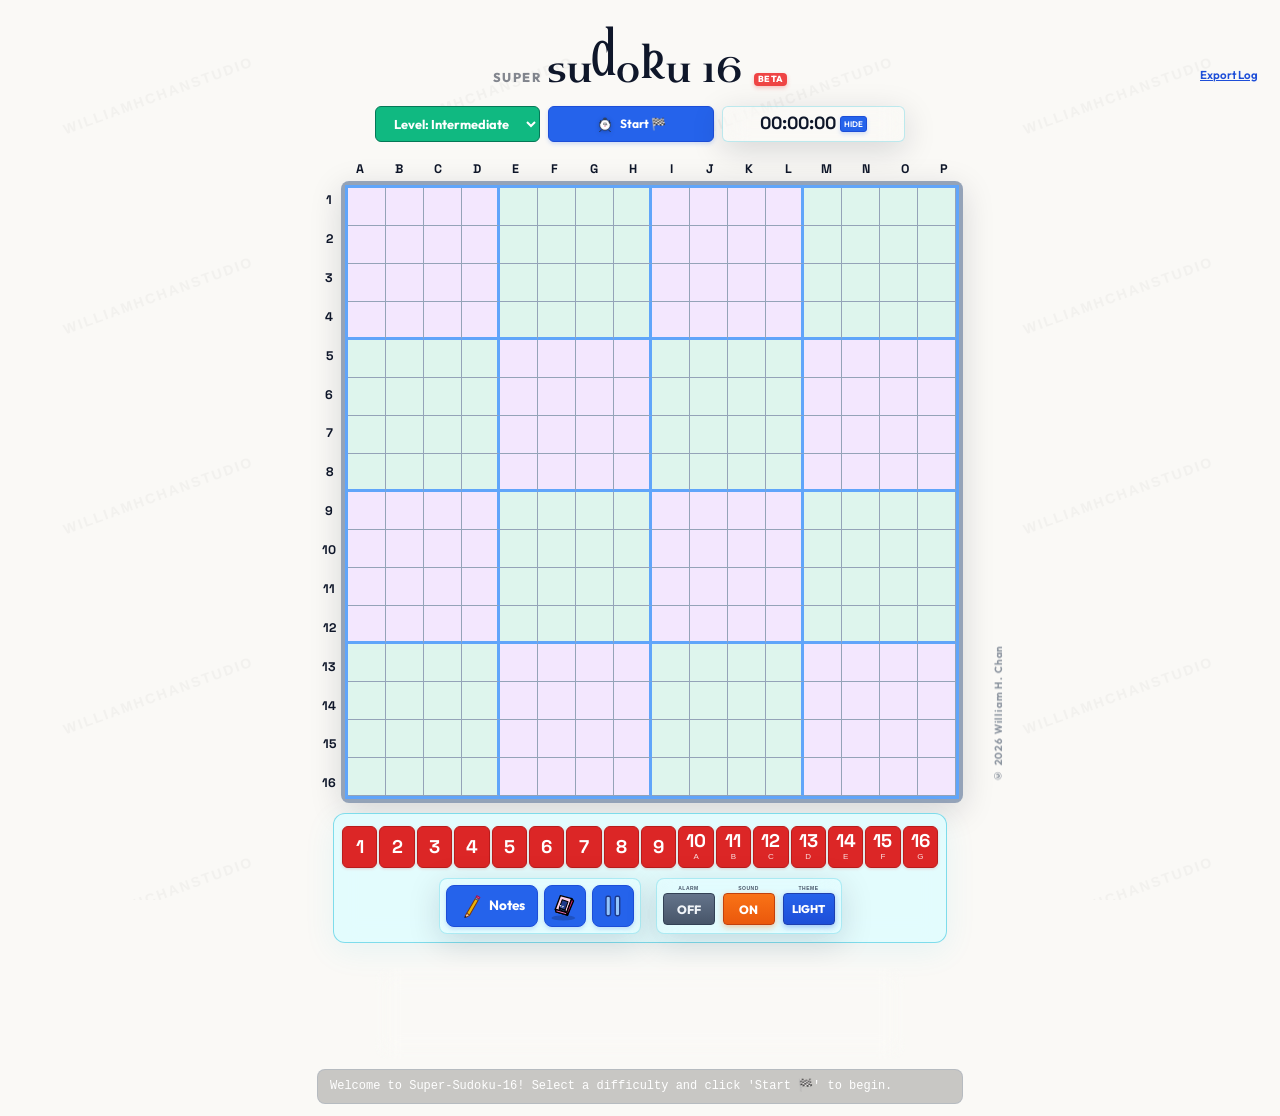
==== commit efd61df1: "Add absolute og:url and standard non-cropped 1200x630 landscape assets/og_image.png" ====
--- a/index.html
+++ b/index.html
@@ -8,8 +8,20 @@
   <!-- Open Graph / Meta Debugger Metadata -->
   <meta property="og:title" content="Super-Sudoku-16 - Advanced Sudoku Engine">
   <meta property="og:description" content="Play the ultimate 16x16 Sudoku game with progress-based dynamic themes.">
-  <meta property="og:image" content="assets/icon.png">
+  <meta property="og:image" content="https://super-sudoku-16.netlify.app/assets/og_image.png">
+  <meta property="og:url" content="https://super-sudoku-16.netlify.app/">
   <meta property="og:type" content="website">
+  <meta property="og:site_name" content="William H Chan Music Studio">
+  
+  <!-- Twitter Card Metadata -->
+  <meta name="twitter:card" content="summary_large_image">
+  <meta name="twitter:title" content="Super-Sudoku-16 - Advanced Sudoku Engine">
+  <meta name="twitter:description" content="Play the ultimate 16x16 Sudoku game with progress-based dynamic themes.">
+  <meta name="twitter:image" content="https://super-sudoku-16.netlify.app/assets/og_image.png">
+
+  <!-- Icons & Favicons -->
+  <link rel="icon" type="image/png" href="assets/icon.png">
+  <link rel="apple-touch-icon" href="assets/icon.png">
 
   <link rel="stylesheet" href="css/styles.css">
 </head>
